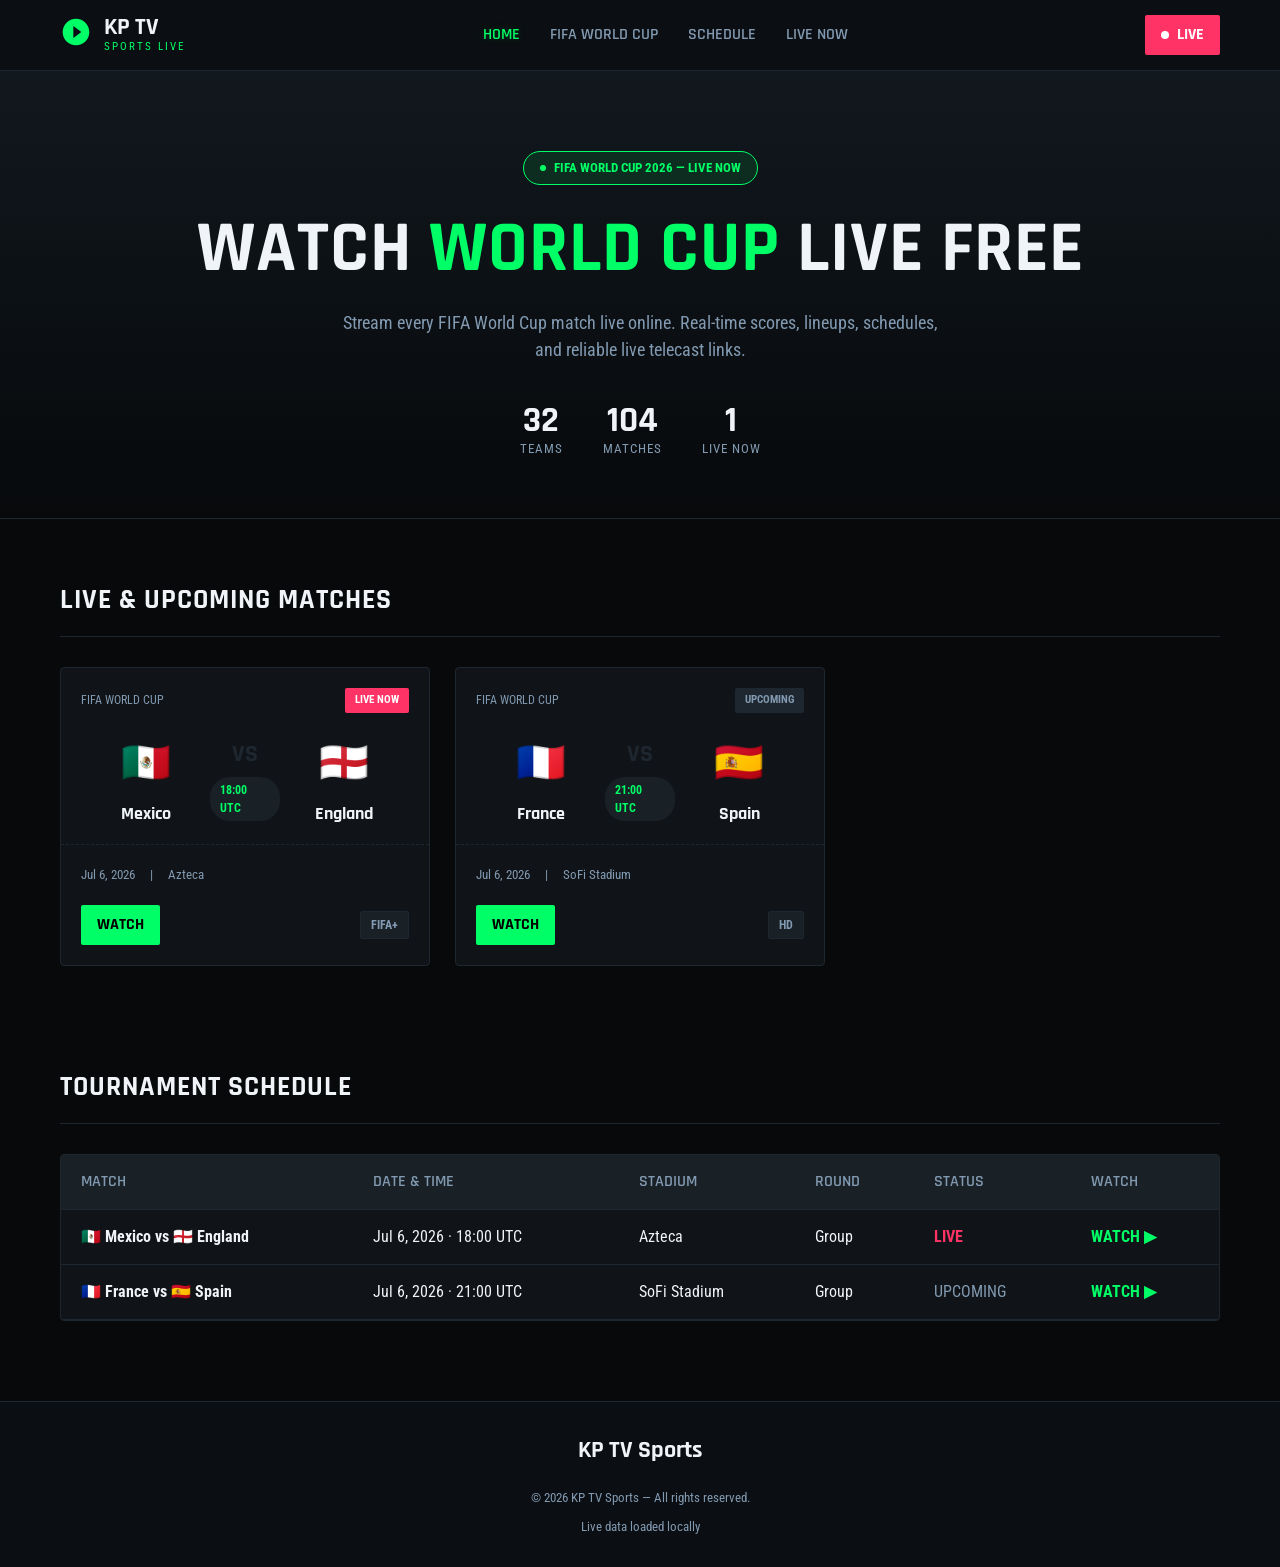
==== kptv/index.html @ cbddaffd "created kptv folder" ====
<!DOCTYPE html>
<html lang="en" dir="ltr">
<head>
  <meta charset="UTF-8"/>
  <meta name="viewport" content="width=device-width, initial-scale=1, minimum-scale=1, maximum-scale=5"/>
  <title>KP TV Sports — FIFA World Cup 2026 Live Streaming</title>
  <meta name="description" content="Watch FIFA World Cup 2026 live streaming online. Get live scores, match schedules, team lineups, and telecast links."/>
  <meta name="theme-color" content="#07090b"/>
  <meta property="og:title" content="KP TV Sports — FIFA World Cup 2026 Live"/>
  <link rel="stylesheet" href="style.css"/>
  <link rel="preconnect" href="https://fonts.googleapis.com"/>
  <link rel="preconnect" href="https://fonts.gstatic.com" crossorigin/>
</head>
<body id="body">

<!-- Header -->
<header>
  <div class="container">
    <div class="header-inner">
      <a href="index.html" class="logo">
        <div class="logo-icon">
          <svg viewBox="0 0 24 24"><path d="M12 2C6.48 2 2 6.48 2 12s4.48 10 10 10 10-4.48 10-10S17.52 2 12 2zm-2 14.5v-9l6 4.5-6 4.5z"/></svg>
        </div>
        <div class="logo-text">
          <span class="logo-name">KP TV</span>
          <span class="logo-sub">Sports Live</span>
        </div>
      </a>

      <nav class="main-nav">
        <ul class="nav-menu">
          <li><a href="index.html" class="active">HOME</a></li>
          <li><a href="match-data.html?id=fifa2">FIFA WORLD CUP</a></li>
          <li><a href="#schedule">SCHEDULE</a></li>
          <li><a href="#live">LIVE NOW</a></li>
        </ul>
      </nav>

      <div class="header-actions">
        <a href="match-data.html?id=fifa2" class="btn-live">
          <span class="live-dot"></span>
          LIVE
        </a>
      </div>
    </div>
  </div>
</header>

<!-- Hero -->
<section class="hero">
  <div class="container">
    <div class="hero-content">
      <div class="hero-badge">
        <span class="dot"></span>
        FIFA World Cup 2026 — Live Now
      </div>
      <h1>Watch <span>World Cup</span> Live Free</h1>
      <p>Stream every FIFA World Cup match live online. Real-time scores, lineups, schedules, and reliable live telecast links.</p>
      <div class="hero-stats">
        <div class="hero-stat">
          <div class="num">32</div>
          <div class="label">Teams</div>
        </div>
        <div class="hero-stat">
          <div class="num">104</div>
          <div class="label">Matches</div>
        </div>
        <div class="hero-stat">
          <div class="num" id="liveCount">—</div>
          <div class="label">Live Now</div>
        </div>
      </div>
    </div>
  </div>
</section>

<!-- Live Matches Section -->
<section class="matches-section" id="live">
  <div class="container">
    <div class="section-header">
      <div class="section-title">
        <h2>Live &amp; Upcoming Matches</h2>
      </div>
    </div>

    <!-- Cards loaded by JS -->
    <div class="matches-grid" id="matchesGrid">
      <!-- Skeletons -->
      <div class="match-card" style="pointer-events:none; min-height:250px">
        <div class="loading-skeleton" style="width:100%;height:100%"></div>
      </div>
      <div class="match-card" style="pointer-events:none; min-height:250px">
        <div class="loading-skeleton" style="width:100%;height:100%"></div>
      </div>
    </div>
  </div>
</section>

<!-- Schedule Table -->
<section class="schedule-section" id="schedule">
  <div class="container">
    <div class="section-header">
      <div class="section-title">
        <h2>Tournament Schedule</h2>
      </div>
    </div>

    <div class="schedule-table">
      <table>
        <thead>
          <tr>
            <th>Match</th>
            <th>Date &amp; Time</th>
            <th>Stadium</th>
            <th>Round</th>
            <th>Status</th>
            <th>Watch</th>
          </tr>
        </thead>
        <tbody id="scheduleBody">
          <tr>
            <td colspan="6" style="text-align:center;padding:30px;color:var(--text-muted)">
              Loading schedule data...
            </td>
          </tr>
        </tbody>
      </table>
    </div>
  </div>
</section>

<!-- Footer -->
<footer>
  <div class="container">
    <div class="footer-bottom">
      <div style="font-family:var(--font-heading);font-size:24px;font-weight:700;color:var(--text-main);margin-bottom:10px">KP TV Sports</div>
      <span>© <span id="year"></span> KP TV Sports — All rights reserved.</span>
      <span>Live data loaded locally</span>
    </div>
  </div>
</footer>

<script>
document.getElementById('year').textContent = new Date().getFullYear();

// ===== Country Flag Helper =====
function getFlag(name) {
  const flags = {
    'brazil':'🇧🇷','argentina':'🇦🇷','france':'🇫🇷','germany':'🇩🇪','england':'🏴󠁧󠁢󠁥󠁮󠁧󠁿',
    'spain':'🇪🇸','portugal':'🇵🇹','netherlands':'🇳🇱','italy':'🇮🇹','usa':'🇺🇸',
    'mexico':'🇲🇽','canada':'🇨🇦','morocco':'🇲🇦','senegal':'🇸🇳','japan':'🇯🇵',
    'south korea':'🇰🇷','australia':'🇦🇺','croatia':'🇭🇷','belgium':'🇧🇪','uruguay':'🇺🇾',
    'colombia':'🇨🇴','chile':'🇨🇱','ecuador':'🇪🇨','peru':'🇵🇪','switzerland':'🇨🇭',
    'poland':'🇵🇱','denmark':'🇩🇰','sweden':'🇸🇪','norway':'🇳🇴','austria':'🇦🇹',
    'serbia':'🇷🇸','ukraine':'🇺🇦','turkey':'🇹🇷','ghana':'🇬🇭','nigeria':'🇳🇬',
    'cameroon':'🇨🇲','ivory coast':'🇨🇮','saudi arabia':'🇸🇦','iran':'🇮🇷','qatar':'🇶🇦',
    'south africa':'🇿🇦','egypt':'🇪🇬','algeria':'🇩🇿','tunisia':'🇹🇳',
  };
  const k = (name || '').toLowerCase().trim();
  for (const [country, flag] of Object.entries(flags)) {
    if (k.includes(country)) return flag;
  }
  return '⚽';
}

const FIFA_IDS = ['fifa1','fifa2','fifa3','fifa4','fifa5','fifa6','fifa7','fifa8'];

async function loadMatchData(id) {
  try {
    const res = await fetch(`https://yonotv-data.pages.dev/${id}.json?t=${Date.now()}`);
    if (!res.ok) return null;
    return await res.json();
  } catch { return null; }
}

function buildMatchCard(data, id) {
  const match = data.match || {};
  const team1 = data.team1 || {};
  const team2 = data.team2 || {};
  const isLive = (match.status || '').toLowerCase().includes('live');
  const flag1 = getFlag(team1.name || '');
  const flag2 = getFlag(team2.name || '');

  const badge = isLive
    ? `<span class="live-badge">LIVE NOW</span>`
    : `<span class="live-badge upcoming-badge">UPCOMING</span>`;

  return `
    <a href="match-data.html?id=${id}" class="match-card">
      <div class="match-card-top">
        <div class="match-league-info">
          <span class="league-name">
            <svg viewBox="0 0 24 24"><path d="M12 2l3.09 6.26L22 9.27l-5 4.87 1.18 6.88L12 17.77l-6.18 3.25L7 14.14 2 9.27l6.91-1.01L12 2z"/></svg>
            ${match.league || 'FIFA World Cup 2026'}
          </span>
          ${badge}
        </div>
        <div class="match-teams">
          <div class="team-info">
            <div class="team-flag">${flag1}</div>
            <span class="team-name">${team1.name || 'TBD'}</span>
          </div>
          <div class="match-vs">
            <span class="vs-text">VS</span>
            <span class="match-time-badge">${match.time || 'TBD'}</span>
          </div>
          <div class="team-info">
            <div class="team-flag">${flag2}</div>
            <span class="team-name">${team2.name || 'TBD'}</span>
          </div>
        </div>
      </div>
      <div class="match-card-body">
        <div class="match-meta">
          <span class="meta-item"><svg viewBox="0 0 24 24"><rect x="3" y="4" width="18" height="18" rx="2"></rect><line x1="3" y1="10" x2="21" y2="10"></line></svg> ${match.date || 'TBD'}</span>
          <span class="meta-item"><svg viewBox="0 0 24 24"><path d="M21 10c0 7-9 13-9 13s-9-6-9-13a9 9 0 0 1 18 0z"></path><circle cx="12" cy="10" r="3"></circle></svg> ${match.stadium || 'TBD'}</span>
        </div>
        <div class="match-card-footer">
          <span class="watch-btn"><svg viewBox="0 0 24 24"><polygon points="5 3 19 12 5 21 5 3"/></svg> Watch</span>
          <span class="broadcaster-tag">${match.broadcaster || 'HD'}</span>
        </div>
      </div>
    </a>`;
}

function buildScheduleRow(data, id) {
  const match = data.match || {};
  const team1 = data.team1 || {};
  const team2 = data.team2 || {};
  const flag1 = getFlag(team1.name || '');
  const flag2 = getFlag(team2.name || '');
  const isLive = (match.status || '').toLowerCase().includes('live');

  const status = isLive
    ? `<span class="status-live">LIVE</span>`
    : `<span class="status-upcoming">UPCOMING</span>`;

  return `<tr>
    <td>
      <div class="schedule-teams">
        <span class="schedule-team-names">${flag1} ${team1.name || 'TBD'} vs ${flag2} ${team2.name || 'TBD'}</span>
      </div>
    </td>
    <td>${match.date || 'TBD'} · ${match.time || 'TBD'}</td>
    <td>${match.stadium || '—'}</td>
    <td>${match.round || '—'}</td>
    <td>${status}</td>
    <td><a href="match-data.html?id=${id}" class="watch-link">Watch ▶</a></td>
  </tr>`;
}

async function initPage() {
  const grid = document.getElementById('matchesGrid');
  const tbody = document.getElementById('scheduleBody');
  const cards = [];
  const rows = [];
  let liveCount = 0;

  const results = await Promise.all(FIFA_IDS.map(id => loadMatchData(id).then(d => ({id, d}))));

  for (const {id, d} of results) {
    if (!d) continue;
    cards.push(buildMatchCard(d, id));
    rows.push(buildScheduleRow(d, id));
    const isLive = ((d.match || {}).status || '').toLowerCase().includes('live');
    if (isLive) liveCount++;
  }

  // Demo fallback if API empty
  if (cards.length === 0) {
    const demoMatches = [
      { id:'fifa2', team1:'Mexico', team2:'England', time:'18:00 UTC', date:'Jul 6, 2026', stadium:'Azteca', round:'Group', broadcaster:'FIFA+', status:'live' },
      { id:'fifa3', team1:'France', team2:'Spain', time:'21:00 UTC', date:'Jul 6, 2026', stadium:'SoFi Stadium', round:'Group', broadcaster:'HD', status:'upcoming' }
    ];
    for (const m of demoMatches) {
      const flag1 = getFlag(m.team1);
      const flag2 = getFlag(m.team2);
      const isLive = m.status === 'live';
      if (isLive) liveCount++;
      const badge = isLive ? '<span class="live-badge">LIVE NOW</span>' : '<span class="live-badge upcoming-badge">UPCOMING</span>';
      
      cards.push(`<a href="match-data.html?id=${m.id}" class="match-card">
        <div class="match-card-top">
          <div class="match-league-info"><span class="league-name">FIFA World Cup</span>${badge}</div>
          <div class="match-teams">
            <div class="team-info"><div class="team-flag">${flag1}</div><span class="team-name">${m.team1}</span></div>
            <div class="match-vs"><span class="vs-text">VS</span><span class="match-time-badge">${m.time}</span></div>
            <div class="team-info"><div class="team-flag">${flag2}</div><span class="team-name">${m.team2}</span></div>
          </div>
        </div>
        <div class="match-card-body">
          <div class="match-meta"><span>${m.date}</span> | <span>${m.stadium}</span></div>
          <div class="match-card-footer">
            <span class="watch-btn">Watch</span>
            <span class="broadcaster-tag">${m.broadcaster}</span>
          </div>
        </div>
      </a>`);
      rows.push(`<tr>
        <td><div class="schedule-teams"><span class="schedule-team-names">${flag1} ${m.team1} vs ${flag2} ${m.team2}</span></div></td>
        <td>${m.date} · ${m.time}</td>
        <td>${m.stadium}</td>
        <td>${m.round}</td>
        <td>${isLive ? '<span class="status-live">LIVE</span>' : '<span class="status-upcoming">UPCOMING</span>'}</td>
        <td><a href="match-data.html?id=${m.id}" class="watch-link">Watch ▶</a></td>
      </tr>`);
    }
  }

  grid.innerHTML = cards.join('');
  tbody.innerHTML = rows.join('') || '<tr><td colspan="6" style="text-align:center">No matches found</td></tr>';
  document.getElementById('liveCount').textContent = liveCount || '1';
}

initPage();
</script>
</body>
</html>
---- kptv/style.css ----
/* ===== SPORTS STREAMING - MIDNIGHT & NEON GREEN ===== */
@import url('https://fonts.googleapis.com/css2?family=Rajdhani:wght@500;600;700&family=Roboto+Condensed:wght@400;700&display=swap');

/* ===== CSS Variables ===== */
:root {
  --bg-dark: #07090b;
  --bg-card: #101418;
  --bg-hover: #192026;
  --text-main: #f0f4f8;
  --text-muted: #829ab1;
  --accent: #00ff66;
  --accent-glow: rgba(0, 255, 102, 0.2);
  --border: #1e2730;
  --danger: #ff3366;
  
  --font-heading: 'Rajdhani', sans-serif;
  --font-body: 'Roboto Condensed', sans-serif;
  
  --radius: 4px;
  --transition: all 0.25s ease;
}

/* ===== Reset & Base ===== */
* {
  margin: 0;
  padding: 0;
  box-sizing: border-box;
}

body {
  font-family: var(--font-body);
  background-color: var(--bg-dark);
  color: var(--text-main);
  line-height: 1.5;
  -webkit-font-smoothing: antialiased;
}

a {
  color: inherit;
  text-decoration: none;
  transition: var(--transition);
}

.container {
  max-width: 1200px;
  margin: 0 auto;
  padding: 0 20px;
}

/* ===== Typography ===== */
h1, h2, h3, h4, h5, h6 {
  font-family: var(--font-heading);
  text-transform: uppercase;
  letter-spacing: 1px;
}

/* ===== Header ===== */
header {
  background-color: #0b0e12;
  border-bottom: 1px solid var(--border);
  position: sticky;
  top: 0;
  z-index: 100;
}

.header-inner {
  display: flex;
  align-items: center;
  justify-content: space-between;
  height: 70px;
}

.logo {
  display: flex;
  align-items: center;
  gap: 12px;
}

.logo-icon svg {
  width: 32px;
  height: 32px;
  fill: var(--accent);
}

.logo-text {
  display: flex;
  flex-direction: column;
}

.logo-name {
  font-family: var(--font-heading);
  font-size: 24px;
  font-weight: 700;
  color: var(--text-main);
  line-height: 1;
}

.logo-sub {
  font-size: 11px;
  color: var(--accent);
  text-transform: uppercase;
  letter-spacing: 2px;
}

.main-nav .nav-menu {
  display: flex;
  list-style: none;
  gap: 30px;
}

.nav-menu a {
  font-family: var(--font-heading);
  font-size: 16px;
  font-weight: 600;
  color: var(--text-muted);
  text-transform: uppercase;
  display: flex;
  align-items: center;
  gap: 8px;
}

.nav-menu a:hover, .nav-menu a.active {
  color: var(--accent);
}

.nav-menu a.active {
  text-shadow: 0 0 10px var(--accent-glow);
}

.header-actions {
  display: flex;
  align-items: center;
  gap: 15px;
}

.btn-live {
  background-color: var(--danger);
  color: #fff;
  font-family: var(--font-heading);
  font-weight: 700;
  padding: 8px 16px;
  border-radius: 2px;
  display: flex;
  align-items: center;
  gap: 8px;
  text-transform: uppercase;
}

.btn-live .live-dot {
  width: 8px;
  height: 8px;
  background: #fff;
  border-radius: 50%;
  animation: pulse 1s infinite;
}

/* ===== Hero Section ===== */
.hero {
  background: linear-gradient(to bottom, #11181e, var(--bg-dark));
  padding: 80px 0 60px;
  border-bottom: 1px solid var(--border);
  text-align: center;
}

.hero-badge {
  display: inline-flex;
  align-items: center;
  gap: 8px;
  background: rgba(0, 255, 102, 0.1);
  color: var(--accent);
  border: 1px solid var(--accent);
  padding: 6px 16px;
  border-radius: 20px;
  font-size: 13px;
  font-weight: 700;
  text-transform: uppercase;
  margin-bottom: 25px;
}

.hero-badge .dot {
  width: 6px;
  height: 6px;
  background: var(--accent);
  border-radius: 50%;
}

.hero h1 {
  font-size: clamp(40px, 8vw, 72px);
  line-height: 1.1;
  margin-bottom: 20px;
}

.hero h1 span {
  color: var(--accent);
}

.hero p {
  color: var(--text-muted);
  font-size: 18px;
  max-width: 600px;
  margin: 0 auto 40px;
}

.hero-stats {
  display: flex;
  justify-content: center;
  gap: 40px;
  flex-wrap: wrap;
}

.hero-stat {
  display: flex;
  flex-direction: column;
}

.hero-stat .num {
  font-family: var(--font-heading);
  font-size: 36px;
  font-weight: 700;
  color: var(--text-main);
  line-height: 1;
}

.hero-stat .label {
  color: var(--text-muted);
  font-size: 13px;
  text-transform: uppercase;
  letter-spacing: 1px;
}

/* ===== Matches Grid ===== */
.matches-section {
  padding: 60px 0;
}

.section-header {
  display: flex;
  justify-content: space-between;
  align-items: center;
  margin-bottom: 30px;
  border-bottom: 1px solid var(--border);
  padding-bottom: 15px;
}

.section-title {
  display: flex;
  align-items: center;
  gap: 15px;
}

.section-title h2 {
  font-size: 28px;
}

.matches-grid {
  display: grid;
  grid-template-columns: repeat(auto-fill, minmax(320px, 1fr));
  gap: 25px;
}

.match-card {
  background: var(--bg-card);
  border: 1px solid var(--border);
  border-radius: var(--radius);
  overflow: hidden;
  transition: var(--transition);
  position: relative;
  display: block;
}

.match-card:hover {
  transform: translateY(-5px);
  border-color: var(--accent);
  box-shadow: 0 10px 30px rgba(0,0,0,0.5);
}

.match-card-top {
  padding: 20px;
  border-bottom: 1px dashed var(--border);
}

.match-league-info {
  display: flex;
  justify-content: space-between;
  align-items: center;
  margin-bottom: 20px;
  font-size: 12px;
  color: var(--text-muted);
  text-transform: uppercase;
}

.league-name {
  display: flex;
  align-items: center;
  gap: 6px;
}

.league-name svg {
  fill: currentColor;
  width: 14px;
}

.live-badge {
  background: var(--danger);
  color: white;
  padding: 4px 10px;
  border-radius: 2px;
  font-weight: 700;
  font-size: 11px;
  display: flex;
  align-items: center;
  gap: 5px;
}

.upcoming-badge {
  background: var(--border);
  color: var(--text-muted);
}

.match-teams {
  display: flex;
  justify-content: space-between;
  align-items: center;
}

.team-info {
  display: flex;
  flex-direction: column;
  align-items: center;
  width: 40%;
}

.team-flag {
  font-size: 40px;
  margin-bottom: 10px;
}

.team-name {
  font-family: var(--font-heading);
  font-size: 18px;
  font-weight: 700;
  text-align: center;
  line-height: 1.2;
}

.match-vs {
  display: flex;
  flex-direction: column;
  align-items: center;
}

.vs-text {
  font-family: var(--font-heading);
  color: var(--border);
  font-size: 24px;
  font-weight: 700;
}

.match-time-badge {
  background: var(--bg-hover);
  padding: 4px 10px;
  border-radius: 20px;
  font-size: 12px;
  color: var(--accent);
  font-weight: 700;
  margin-top: 5px;
}

.match-card-body {
  padding: 20px;
}

.match-meta {
  display: flex;
  gap: 15px;
  color: var(--text-muted);
  font-size: 13px;
  margin-bottom: 20px;
}

.meta-item {
  display: flex;
  align-items: center;
  gap: 6px;
}

.meta-item svg {
  width: 14px;
  height: 14px;
  stroke: currentColor;
}

.match-card-footer {
  display: flex;
  justify-content: space-between;
  align-items: center;
}

.watch-btn {
  background: var(--accent);
  color: #000;
  font-family: var(--font-heading);
  font-weight: 700;
  padding: 8px 16px;
  border-radius: 2px;
  display: flex;
  align-items: center;
  gap: 8px;
  text-transform: uppercase;
}

.watch-btn svg {
  width: 14px;
  fill: #000;
}

.broadcaster-tag {
  background: var(--bg-hover);
  color: var(--text-muted);
  padding: 4px 10px;
  border-radius: 2px;
  font-size: 12px;
  font-weight: 700;
  border: 1px solid var(--border);
}

/* ===== Schedule Table ===== */
.schedule-section {
  padding: 40px 0 80px;
}

.schedule-table {
  background: var(--bg-card);
  border: 1px solid var(--border);
  border-radius: var(--radius);
  overflow-x: auto;
}

table {
  width: 100%;
  border-collapse: collapse;
}

th {
  background: var(--bg-hover);
  color: var(--text-muted);
  font-family: var(--font-heading);
  text-transform: uppercase;
  font-weight: 600;
  padding: 15px 20px;
  text-align: left;
  border-bottom: 1px solid var(--border);
}

td {
  padding: 15px 20px;
  border-bottom: 1px solid var(--border);
  vertical-align: middle;
}

.schedule-teams {
  display: flex;
  align-items: center;
  gap: 15px;
}

.schedule-team-names {
  font-weight: 700;
}

.status-live {
  color: var(--danger);
  font-weight: 700;
  display: inline-flex;
  align-items: center;
  gap: 5px;
}

.status-upcoming {
  color: var(--text-muted);
}

.watch-link {
  color: var(--accent);
  font-weight: 700;
  text-transform: uppercase;
}

.watch-link:hover {
  text-decoration: underline;
}

/* ===== Match Hero (Inner Page) ===== */
.match-hero {
  background: url('https://images.unsplash.com/photo-1518605368461-1f1a51136c24?ixlib=rb-4.0.3&auto=format&fit=crop&w=1920&q=80') center/cover no-repeat;
  position: relative;
  padding: 60px 0;
  text-align: center;
}

.match-hero::before {
  content: '';
  position: absolute;
  inset: 0;
  background: linear-gradient(to bottom, rgba(7,9,11,0.8), #07090b);
}

.match-hero-content {
  position: relative;
  z-index: 1;
}

.breadcrumb {
  display: flex;
  justify-content: center;
  gap: 10px;
  color: var(--text-muted);
  font-size: 13px;
  text-transform: uppercase;
  margin-bottom: 20px;
}

.breadcrumb a:hover {
  color: var(--accent);
}

.hero-match-display {
  display: flex;
  justify-content: center;
  align-items: center;
  gap: 50px;
  margin: 30px 0;
}

.hero-team {
  display: flex;
  flex-direction: column;
  align-items: center;
}

.hero-flag {
  font-size: 80px;
  margin-bottom: 10px;
}

.hero-team-name {
  font-family: var(--font-heading);
  font-size: 28px;
  font-weight: 700;
}

.hero-vs-block {
  text-align: center;
}

.hero-vs-text {
  font-family: var(--font-heading);
  font-size: 40px;
  color: var(--border);
  font-weight: 800;
}

.hero-match-time {
  display: inline-block;
  background: rgba(0, 255, 102, 0.1);
  color: var(--accent);
  border: 1px solid var(--accent);
  padding: 5px 15px;
  border-radius: 20px;
  margin-top: 10px;
  font-weight: 700;
}

/* ===== Match Content Layout ===== */
.match-page {
  padding: 40px 0;
}

.match-page-grid {
  display: grid;
  grid-template-columns: 2fr 1fr;
  gap: 30px;
}

/* Tabs */
.tabs-bar {
  display: flex;
  border-bottom: 2px solid var(--border);
  margin-bottom: 30px;
}

.tab-btn {
  background: none;
  border: none;
  color: var(--text-muted);
  font-family: var(--font-heading);
  font-size: 18px;
  font-weight: 600;
  text-transform: uppercase;
  padding: 15px 25px;
  cursor: pointer;
  border-bottom: 2px solid transparent;
  margin-bottom: -2px;
  transition: var(--transition);
}

.tab-btn.active {
  color: var(--accent);
  border-bottom-color: var(--accent);
}

.tab-content { display: none; }
.tab-content.active { display: block; animation: fadeIn 0.3s ease; }

@keyframes fadeIn {
  from { opacity: 0; transform: translateY(10px); }
  to { opacity: 1; transform: translateY(0); }
}

/* Info Cards */
.info-card {
  background: var(--bg-card);
  border: 1px solid var(--border);
  border-radius: var(--radius);
  margin-bottom: 20px;
  overflow: hidden;
}

.info-card-header {
  background: var(--bg-hover);
  padding: 15px 20px;
  border-bottom: 1px solid var(--border);
  display: flex;
  align-items: center;
  gap: 10px;
}

.info-card-header h3 {
  color: #fff;
  font-size: 18px;
}

.info-card-header svg {
  width: 18px;
  fill: var(--accent);
}

.info-table {
  width: 100%;
}

.info-table td {
  padding: 15px 20px;
  border-bottom: 1px solid var(--border);
}

.info-table td:first-child {
  color: var(--text-muted);
  width: 40%;
  text-transform: uppercase;
  font-weight: 600;
  font-size: 13px;
}

.info-table td:last-child {
  font-weight: 700;
}

/* Lineup */
.lineup-grid {
  display: grid;
  grid-template-columns: 1fr 1fr;
  gap: 20px;
  padding: 20px;
}

.lineup-team {
  background: var(--bg-hover);
  border: 1px solid var(--border);
  border-radius: var(--radius);
  padding: 20px;
}

.lineup-team-name {
  font-family: var(--font-heading);
  font-size: 20px;
  font-weight: 700;
  color: var(--accent);
  margin-bottom: 15px;
  text-align: center;
  border-bottom: 1px dashed var(--border);
  padding-bottom: 10px;
}

.lineup-players {
  line-height: 2;
  text-align: center;
}

/* Streams */
.telecast-list {
  padding: 20px;
}

.telecast-link {
  display: flex;
  justify-content: space-between;
  align-items: center;
  background: var(--bg-hover);
  border: 1px solid var(--border);
  padding: 15px 20px;
  border-radius: var(--radius);
  margin-bottom: 15px;
  color: #fff;
  font-family: var(--font-heading);
  font-weight: 700;
  font-size: 18px;
}

.telecast-link:hover {
  background: var(--accent);
  color: #000;
  border-color: var(--accent);
}

.telecast-link-icon {
  display: flex;
  align-items: center;
  gap: 15px;
}

.play-icon {
  width: 30px;
  height: 30px;
  background: rgba(255,255,255,0.1);
  border-radius: 50%;
  display: flex;
  align-items: center;
  justify-content: center;
}

.telecast-link:hover .play-icon {
  background: #000;
}

.play-icon svg {
  width: 14px;
  fill: currentColor;
}

.arrow-icon {
  width: 20px;
  stroke: currentColor;
  fill: none;
  stroke-width: 2;
}

/* Sidebar */
.sidebar-card {
  background: var(--bg-card);
  border: 1px solid var(--border);
  border-radius: var(--radius);
  margin-bottom: 25px;
}

.sidebar-card-header {
  padding: 15px;
  border-bottom: 1px solid var(--border);
  font-family: var(--font-heading);
  font-size: 16px;
  color: var(--accent);
}

.sidebar-card-body {
  padding: 15px;
}

.upcoming-item {
  display: flex;
  align-items: center;
  gap: 15px;
  padding: 10px;
  border-bottom: 1px dashed var(--border);
}

.upcoming-item:last-child {
  border-bottom: none;
}

.upcoming-item:hover {
  background: var(--bg-hover);
}

.upcoming-flags {
  display: flex;
  font-size: 20px;
}

.upcoming-info {
  flex: 1;
}

.upcoming-teams {
  font-weight: 700;
  font-size: 14px;
}

.upcoming-time {
  font-size: 12px;
  color: var(--text-muted);
}

/* ===== Footer ===== */
footer {
  background: #0b0e12;
  border-top: 1px solid var(--border);
  padding: 30px 0;
  text-align: center;
}

.footer-bottom {
  display: flex;
  flex-direction: column;
  align-items: center;
  gap: 10px;
  color: var(--text-muted);
  font-size: 13px;
}

/* ===== Refresh Box ===== */
.refresh-box {
  display: flex;
  justify-content: space-between;
  align-items: center;
  padding: 10px 20px;
  background: var(--bg-card);
  border: 1px solid var(--border);
  border-radius: var(--radius);
  margin-bottom: 20px;
}

.refresh-btn {
  background: var(--bg-hover);
  border: 1px solid var(--border);
  color: var(--text-main);
  padding: 8px 15px;
  cursor: pointer;
  display: flex;
  align-items: center;
  gap: 8px;
  font-family: var(--font-heading);
  font-weight: 600;
  text-transform: uppercase;
}

.refresh-btn:hover {
  background: var(--accent);
  color: #000;
}

/* Loading Skeletons */
.loading-skeleton {
  background: linear-gradient(90deg, var(--bg-hover) 25%, #232c33 50%, var(--bg-hover) 75%);
  background-size: 200% 100%;
  animation: loading 1.5s infinite;
}

@keyframes loading {
  0% { background-position: 200% 0; }
  100% { background-position: -200% 0; }
}

@keyframes pulse {
  0% { box-shadow: 0 0 0 0 rgba(255,255,255, 0.4); }
  70% { box-shadow: 0 0 0 10px rgba(255,255,255, 0); }
  100% { box-shadow: 0 0 0 0 rgba(255,255,255, 0); }
}

/* Mobile Nav */
.menu-toggle {
  display: none;
  background: none;
  border: none;
  color: var(--text-main);
  cursor: pointer;
}

.mobile-nav, .mobile-nav-overlay, .mobile-bottom-bar, .back-to-top, .share-bar, .match-banner {
  display: none !important;
}

@media (max-width: 900px) {
  .match-page-grid { grid-template-columns: 1fr; }
  .header-actions { display: none; }
  .main-nav { display: none; }
  .menu-toggle { display: block; }
}
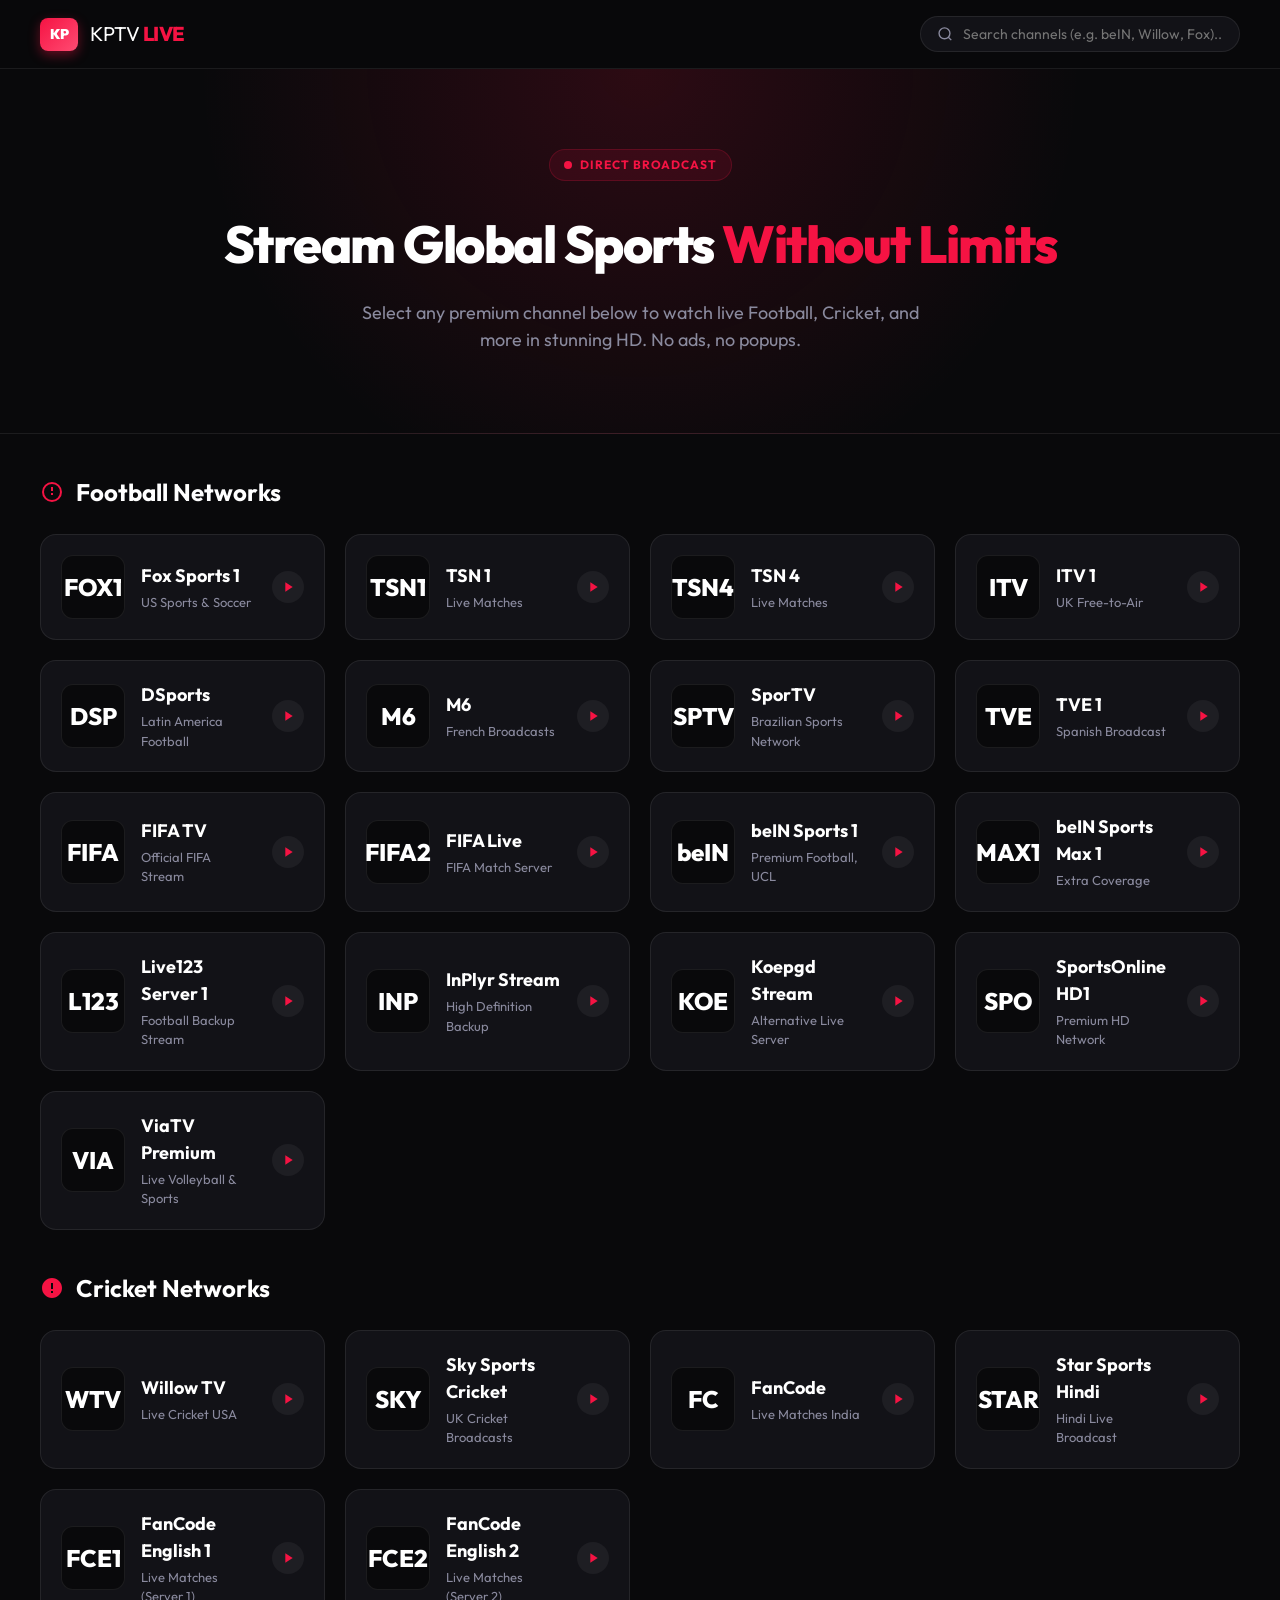
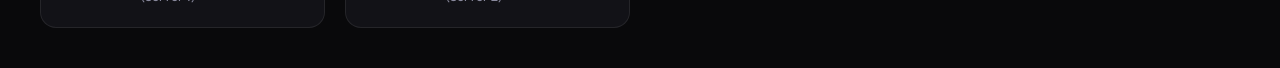
==== commit 7bb074f3: "uploading kptv to netlify" ====
--- a/kptv/index.html
+++ b/kptv/index.html
@@ -1,318 +1,63 @@
 <!DOCTYPE html>
-<html lang="en" dir="ltr">
+<html lang="en">
 <head>
-  <meta charset="UTF-8"/>
-  <meta name="viewport" content="width=device-width, initial-scale=1, minimum-scale=1, maximum-scale=5"/>
-  <title>KP TV Sports — FIFA World Cup 2026 Live Streaming</title>
-  <meta name="description" content="Watch FIFA World Cup 2026 live streaming online. Get live scores, match schedules, team lineups, and telecast links."/>
-  <meta name="theme-color" content="#07090b"/>
-  <meta property="og:title" content="KP TV Sports — FIFA World Cup 2026 Live"/>
-  <link rel="stylesheet" href="style.css"/>
-  <link rel="preconnect" href="https://fonts.googleapis.com"/>
-  <link rel="preconnect" href="https://fonts.gstatic.com" crossorigin/>
+  <meta charset="UTF-8">
+  <meta name="viewport" content="width=device-width, initial-scale=1.0">
+  <title>KPTV Ultimate Live Channels</title>
+  <link rel="stylesheet" href="channels.css">
+  <link href="https://fonts.googleapis.com/css2?family=Outfit:wght@300;400;500;600;700;800&display=swap" rel="stylesheet">
 </head>
-<body id="body">
+<body>
 
-<!-- Header -->
-<header>
-  <div class="container">
-    <div class="header-inner">
-      <a href="index.html" class="logo">
-        <div class="logo-icon">
-          <svg viewBox="0 0 24 24"><path d="M12 2C6.48 2 2 6.48 2 12s4.48 10 10 10 10-4.48 10-10S17.52 2 12 2zm-2 14.5v-9l6 4.5-6 4.5z"/></svg>
-        </div>
-        <div class="logo-text">
-          <span class="logo-name">KP TV</span>
-          <span class="logo-sub">Sports Live</span>
-        </div>
-      </a>
+  <!-- Navigation -->
+  <nav class="navbar">
+    <div class="nav-brand">
+      <div class="logo-box">KP</div>
+      <span>KPTV <strong>LIVE</strong></span>
+    </div>
+    <div class="nav-search">
+      <svg viewBox="0 0 24 24" width="18" height="18" fill="none" stroke="currentColor" stroke-width="2"><circle cx="11" cy="11" r="8"></circle><line x1="21" y1="21" x2="16.65" y2="16.65"></line></svg>
+      <input type="text" id="searchInput" placeholder="Search channels (e.g. beIN, Willow, Fox)...">
+    </div>
+  </nav>
 
-      <nav class="main-nav">
-        <ul class="nav-menu">
-          <li><a href="index.html" class="active">HOME</a></li>
-          <li><a href="match-data.html?id=fifa2">FIFA WORLD CUP</a></li>
-          <li><a href="#schedule">SCHEDULE</a></li>
-          <li><a href="#live">LIVE NOW</a></li>
-        </ul>
-      </nav>
+  <!-- Hero Section -->
+  <header class="hero">
+    <div class="hero-content">
+      <div class="live-badge"><div class="live-dot"></div> DIRECT BROADCAST</div>
+      <h1>Stream Global Sports <span>Without Limits</span></h1>
+      <p>Select any premium channel below to watch live Football, Cricket, and more in stunning HD. No ads, no popups.</p>
+    </div>
+    <div class="hero-overlay"></div>
+  </header>
 
-      <div class="header-actions">
-        <a href="match-data.html?id=fifa2" class="btn-live">
-          <span class="live-dot"></span>
-          LIVE
-        </a>
+  <!-- Channels Directory -->
+  <main class="directory-main">
+    
+    <!-- Football Category -->
+    <section class="category-section">
+      <div class="category-header">
+        <svg viewBox="0 0 24 24" fill="currentColor"><path d="M12 2a10 10 0 100 20 10 10 0 000-20zm0 18a8 8 0 110-16 8 8 0 010 16zm-1-13h2v4h-2zm0 6h2v2h-2z"/></svg>
+        <h2>Football Networks</h2>
       </div>
-    </div>
-  </div>
-</header>
+      <div class="channel-grid" id="footballGrid">
+        <!-- Injected via JS -->
+      </div>
+    </section>
 
-<!-- Hero -->
-<section class="hero">
-  <div class="container">
-    <div class="hero-content">
-      <div class="hero-badge">
-        <span class="dot"></span>
-        FIFA World Cup 2026 — Live Now
+    <!-- Cricket Category -->
+    <section class="category-section">
+      <div class="category-header" style="margin-top: 40px;">
+        <svg viewBox="0 0 24 24" fill="currentColor"><path d="M12 2C6.48 2 2 6.48 2 12s4.48 10 10 10 10-4.48 10-10S17.52 2 12 2zm1 15h-2v-2h2v2zm0-4h-2V7h2v6z"/></svg>
+        <h2>Cricket Networks</h2>
       </div>
-      <h1>Watch <span>World Cup</span> Live Free</h1>
-      <p>Stream every FIFA World Cup match live online. Real-time scores, lineups, schedules, and reliable live telecast links.</p>
-      <div class="hero-stats">
-        <div class="hero-stat">
-          <div class="num">32</div>
-          <div class="label">Teams</div>
-        </div>
-        <div class="hero-stat">
-          <div class="num">104</div>
-          <div class="label">Matches</div>
-        </div>
-        <div class="hero-stat">
-          <div class="num" id="liveCount">—</div>
-          <div class="label">Live Now</div>
-        </div>
+      <div class="channel-grid" id="cricketGrid">
+        <!-- Injected via JS -->
       </div>
-    </div>
-  </div>
-</section>
+    </section>
 
-<!-- Live Matches Section -->
-<section class="matches-section" id="live">
-  <div class="container">
-    <div class="section-header">
-      <div class="section-title">
-        <h2>Live &amp; Upcoming Matches</h2>
-      </div>
-    </div>
+  </main>
 
-    <!-- Cards loaded by JS -->
-    <div class="matches-grid" id="matchesGrid">
-      <!-- Skeletons -->
-      <div class="match-card" style="pointer-events:none; min-height:250px">
-        <div class="loading-skeleton" style="width:100%;height:100%"></div>
-      </div>
-      <div class="match-card" style="pointer-events:none; min-height:250px">
-        <div class="loading-skeleton" style="width:100%;height:100%"></div>
-      </div>
-    </div>
-  </div>
-</section>
-
-<!-- Schedule Table -->
-<section class="schedule-section" id="schedule">
-  <div class="container">
-    <div class="section-header">
-      <div class="section-title">
-        <h2>Tournament Schedule</h2>
-      </div>
-    </div>
-
-    <div class="schedule-table">
-      <table>
-        <thead>
-          <tr>
-            <th>Match</th>
-            <th>Date &amp; Time</th>
-            <th>Stadium</th>
-            <th>Round</th>
-            <th>Status</th>
-            <th>Watch</th>
-          </tr>
-        </thead>
-        <tbody id="scheduleBody">
-          <tr>
-            <td colspan="6" style="text-align:center;padding:30px;color:var(--text-muted)">
-              Loading schedule data...
-            </td>
-          </tr>
-        </tbody>
-      </table>
-    </div>
-  </div>
-</section>
-
-<!-- Footer -->
-<footer>
-  <div class="container">
-    <div class="footer-bottom">
-      <div style="font-family:var(--font-heading);font-size:24px;font-weight:700;color:var(--text-main);margin-bottom:10px">KP TV Sports</div>
-      <span>© <span id="year"></span> KP TV Sports — All rights reserved.</span>
-      <span>Live data loaded locally</span>
-    </div>
-  </div>
-</footer>
-
-<script>
-document.getElementById('year').textContent = new Date().getFullYear();
-
-// ===== Country Flag Helper =====
-function getFlag(name) {
-  const flags = {
-    'brazil':'🇧🇷','argentina':'🇦🇷','france':'🇫🇷','germany':'🇩🇪','england':'🏴󠁧󠁢󠁥󠁮󠁧󠁿',
-    'spain':'🇪🇸','portugal':'🇵🇹','netherlands':'🇳🇱','italy':'🇮🇹','usa':'🇺🇸',
-    'mexico':'🇲🇽','canada':'🇨🇦','morocco':'🇲🇦','senegal':'🇸🇳','japan':'🇯🇵',
-    'south korea':'🇰🇷','australia':'🇦🇺','croatia':'🇭🇷','belgium':'🇧🇪','uruguay':'🇺🇾',
-    'colombia':'🇨🇴','chile':'🇨🇱','ecuador':'🇪🇨','peru':'🇵🇪','switzerland':'🇨🇭',
-    'poland':'🇵🇱','denmark':'🇩🇰','sweden':'🇸🇪','norway':'🇳🇴','austria':'🇦🇹',
-    'serbia':'🇷🇸','ukraine':'🇺🇦','turkey':'🇹🇷','ghana':'🇬🇭','nigeria':'🇳🇬',
-    'cameroon':'🇨🇲','ivory coast':'🇨🇮','saudi arabia':'🇸🇦','iran':'🇮🇷','qatar':'🇶🇦',
-    'south africa':'🇿🇦','egypt':'🇪🇬','algeria':'🇩🇿','tunisia':'🇹🇳',
-  };
-  const k = (name || '').toLowerCase().trim();
-  for (const [country, flag] of Object.entries(flags)) {
-    if (k.includes(country)) return flag;
-  }
-  return '⚽';
-}
-
-const FIFA_IDS = ['fifa1','fifa2','fifa3','fifa4','fifa5','fifa6','fifa7','fifa8'];
-
-async function loadMatchData(id) {
-  try {
-    const res = await fetch(`https://yonotv-data.pages.dev/${id}.json?t=${Date.now()}`);
-    if (!res.ok) return null;
-    return await res.json();
-  } catch { return null; }
-}
-
-function buildMatchCard(data, id) {
-  const match = data.match || {};
-  const team1 = data.team1 || {};
-  const team2 = data.team2 || {};
-  const isLive = (match.status || '').toLowerCase().includes('live');
-  const flag1 = getFlag(team1.name || '');
-  const flag2 = getFlag(team2.name || '');
-
-  const badge = isLive
-    ? `<span class="live-badge">LIVE NOW</span>`
-    : `<span class="live-badge upcoming-badge">UPCOMING</span>`;
-
-  return `
-    <a href="match-data.html?id=${id}" class="match-card">
-      <div class="match-card-top">
-        <div class="match-league-info">
-          <span class="league-name">
-            <svg viewBox="0 0 24 24"><path d="M12 2l3.09 6.26L22 9.27l-5 4.87 1.18 6.88L12 17.77l-6.18 3.25L7 14.14 2 9.27l6.91-1.01L12 2z"/></svg>
-            ${match.league || 'FIFA World Cup 2026'}
-          </span>
-          ${badge}
-        </div>
-        <div class="match-teams">
-          <div class="team-info">
-            <div class="team-flag">${flag1}</div>
-            <span class="team-name">${team1.name || 'TBD'}</span>
-          </div>
-          <div class="match-vs">
-            <span class="vs-text">VS</span>
-            <span class="match-time-badge">${match.time || 'TBD'}</span>
-          </div>
-          <div class="team-info">
-            <div class="team-flag">${flag2}</div>
-            <span class="team-name">${team2.name || 'TBD'}</span>
-          </div>
-        </div>
-      </div>
-      <div class="match-card-body">
-        <div class="match-meta">
-          <span class="meta-item"><svg viewBox="0 0 24 24"><rect x="3" y="4" width="18" height="18" rx="2"></rect><line x1="3" y1="10" x2="21" y2="10"></line></svg> ${match.date || 'TBD'}</span>
-          <span class="meta-item"><svg viewBox="0 0 24 24"><path d="M21 10c0 7-9 13-9 13s-9-6-9-13a9 9 0 0 1 18 0z"></path><circle cx="12" cy="10" r="3"></circle></svg> ${match.stadium || 'TBD'}</span>
-        </div>
-        <div class="match-card-footer">
-          <span class="watch-btn"><svg viewBox="0 0 24 24"><polygon points="5 3 19 12 5 21 5 3"/></svg> Watch</span>
-          <span class="broadcaster-tag">${match.broadcaster || 'HD'}</span>
-        </div>
-      </div>
-    </a>`;
-}
-
-function buildScheduleRow(data, id) {
-  const match = data.match || {};
-  const team1 = data.team1 || {};
-  const team2 = data.team2 || {};
-  const flag1 = getFlag(team1.name || '');
-  const flag2 = getFlag(team2.name || '');
-  const isLive = (match.status || '').toLowerCase().includes('live');
-
-  const status = isLive
-    ? `<span class="status-live">LIVE</span>`
-    : `<span class="status-upcoming">UPCOMING</span>`;
-
-  return `<tr>
-    <td>
-      <div class="schedule-teams">
-        <span class="schedule-team-names">${flag1} ${team1.name || 'TBD'} vs ${flag2} ${team2.name || 'TBD'}</span>
-      </div>
-    </td>
-    <td>${match.date || 'TBD'} · ${match.time || 'TBD'}</td>
-    <td>${match.stadium || '—'}</td>
-    <td>${match.round || '—'}</td>
-    <td>${status}</td>
-    <td><a href="match-data.html?id=${id}" class="watch-link">Watch ▶</a></td>
-  </tr>`;
-}
-
-async function initPage() {
-  const grid = document.getElementById('matchesGrid');
-  const tbody = document.getElementById('scheduleBody');
-  const cards = [];
-  const rows = [];
-  let liveCount = 0;
-
-  const results = await Promise.all(FIFA_IDS.map(id => loadMatchData(id).then(d => ({id, d}))));
-
-  for (const {id, d} of results) {
-    if (!d) continue;
-    cards.push(buildMatchCard(d, id));
-    rows.push(buildScheduleRow(d, id));
-    const isLive = ((d.match || {}).status || '').toLowerCase().includes('live');
-    if (isLive) liveCount++;
-  }
-
-  // Demo fallback if API empty
-  if (cards.length === 0) {
-    const demoMatches = [
-      { id:'fifa2', team1:'Mexico', team2:'England', time:'18:00 UTC', date:'Jul 6, 2026', stadium:'Azteca', round:'Group', broadcaster:'FIFA+', status:'live' },
-      { id:'fifa3', team1:'France', team2:'Spain', time:'21:00 UTC', date:'Jul 6, 2026', stadium:'SoFi Stadium', round:'Group', broadcaster:'HD', status:'upcoming' }
-    ];
-    for (const m of demoMatches) {
-      const flag1 = getFlag(m.team1);
-      const flag2 = getFlag(m.team2);
-      const isLive = m.status === 'live';
-      if (isLive) liveCount++;
-      const badge = isLive ? '<span class="live-badge">LIVE NOW</span>' : '<span class="live-badge upcoming-badge">UPCOMING</span>';
-      
-      cards.push(`<a href="match-data.html?id=${m.id}" class="match-card">
-        <div class="match-card-top">
-          <div class="match-league-info"><span class="league-name">FIFA World Cup</span>${badge}</div>
-          <div class="match-teams">
-            <div class="team-info"><div class="team-flag">${flag1}</div><span class="team-name">${m.team1}</span></div>
-            <div class="match-vs"><span class="vs-text">VS</span><span class="match-time-badge">${m.time}</span></div>
-            <div class="team-info"><div class="team-flag">${flag2}</div><span class="team-name">${m.team2}</span></div>
-          </div>
-        </div>
-        <div class="match-card-body">
-          <div class="match-meta"><span>${m.date}</span> | <span>${m.stadium}</span></div>
-          <div class="match-card-footer">
-            <span class="watch-btn">Watch</span>
-            <span class="broadcaster-tag">${m.broadcaster}</span>
-          </div>
-        </div>
-      </a>`);
-      rows.push(`<tr>
-        <td><div class="schedule-teams"><span class="schedule-team-names">${flag1} ${m.team1} vs ${flag2} ${m.team2}</span></div></td>
-        <td>${m.date} · ${m.time}</td>
-        <td>${m.stadium}</td>
-        <td>${m.round}</td>
-        <td>${isLive ? '<span class="status-live">LIVE</span>' : '<span class="status-upcoming">UPCOMING</span>'}</td>
-        <td><a href="match-data.html?id=${m.id}" class="watch-link">Watch ▶</a></td>
-      </tr>`);
-    }
-  }
-
-  grid.innerHTML = cards.join('');
-  tbody.innerHTML = rows.join('') || '<tr><td colspan="6" style="text-align:center">No matches found</td></tr>';
-  document.getElementById('liveCount').textContent = liveCount || '1';
-}
-
-initPage();
-</script>
+  <script src="channels.js"></script>
 </body>
 </html>
--- a/kptv/channels.css
+++ b/kptv/channels.css
@@ -0,0 +1,167 @@
+/* KPTV Channels CSS */
+:root {
+  --bg: #09090b;
+  --surface: #121217;
+  --surface-hover: #1c1c24;
+  --primary: #f51343;
+  --primary-glow: rgba(245, 19, 67, 0.4);
+  --text: #ffffff;
+  --text-muted: #8a8a9e;
+  --border: rgba(255,255,255,0.08);
+}
+
+* { box-sizing: border-box; margin: 0; padding: 0; }
+body {
+  font-family: 'Outfit', sans-serif;
+  background-color: var(--bg);
+  color: var(--text);
+  line-height: 1.5;
+  -webkit-font-smoothing: antialiased;
+}
+
+/* Navbar */
+.navbar {
+  position: sticky; top: 0; z-index: 100;
+  display: flex; align-items: center; justify-content: space-between;
+  padding: 16px 40px;
+  background: rgba(9, 9, 11, 0.85);
+  backdrop-filter: blur(16px);
+  -webkit-backdrop-filter: blur(16px);
+  border-bottom: 1px solid var(--border);
+}
+
+.nav-brand {
+  display: flex; align-items: center; gap: 12px;
+  font-size: 20px; font-weight: 400; letter-spacing: -0.5px;
+}
+
+.nav-brand strong { font-weight: 800; color: var(--primary); }
+
+.logo-box {
+  background: linear-gradient(135deg, var(--primary), #ff4b72);
+  color: #fff; font-weight: 900; font-size: 14px;
+  padding: 6px 10px; border-radius: 8px;
+  box-shadow: 0 4px 12px var(--primary-glow);
+}
+
+.nav-search {
+  position: relative; display: flex; align-items: center;
+  background: var(--surface);
+  border: 1px solid var(--border);
+  border-radius: 20px; padding: 8px 16px;
+  width: 320px; transition: all 0.2s;
+}
+
+.nav-search:focus-within {
+  border-color: var(--primary);
+  box-shadow: 0 0 0 4px rgba(245, 19, 67, 0.1);
+}
+
+.nav-search svg { color: var(--text-muted); margin-right: 10px; }
+.nav-search input {
+  background: transparent; border: none; outline: none;
+  color: var(--text); width: 100%; font-family: inherit; font-size: 14px;
+}
+
+/* Hero */
+.hero {
+  position: relative;
+  padding: 80px 40px;
+  background: radial-gradient(circle at 50% 0%, rgba(245, 19, 67, 0.15), transparent 60%);
+  border-bottom: 1px solid var(--border);
+  text-align: center;
+}
+
+.live-badge {
+  display: inline-flex; align-items: center; gap: 8px;
+  background: rgba(245, 19, 67, 0.1); border: 1px solid rgba(245, 19, 67, 0.2);
+  color: var(--primary); font-size: 12px; font-weight: 700;
+  padding: 6px 14px; border-radius: 20px; margin-bottom: 24px;
+  letter-spacing: 1px;
+}
+
+.live-dot {
+  width: 8px; height: 8px; background: var(--primary); border-radius: 50%;
+  animation: blink 1.5s ease-in-out infinite;
+}
+
+@keyframes blink { 0%, 100% { opacity: 1; transform: scale(1); } 50% { opacity: 0.4; transform: scale(0.8); } }
+
+.hero-content h1 {
+  font-size: 52px; font-weight: 800; letter-spacing: -1.5px; margin-bottom: 16px;
+}
+.hero-content h1 span { color: var(--primary); }
+.hero-content p {
+  color: var(--text-muted); font-size: 18px; max-width: 600px; margin: 0 auto;
+}
+
+/* Main Directory */
+.directory-main {
+  max-width: 1400px; margin: 0 auto; padding: 40px;
+}
+
+.category-header {
+  display: flex; align-items: center; gap: 12px;
+  margin-bottom: 24px;
+}
+
+.category-header svg { width: 24px; height: 24px; color: var(--primary); }
+.category-header h2 { font-size: 24px; font-weight: 700; }
+
+.channel-grid {
+  display: grid; grid-template-columns: repeat(auto-fill, minmax(280px, 1fr));
+  gap: 20px;
+}
+
+/* Channel Card */
+.channel-card {
+  background: var(--surface);
+  border: 1px solid var(--border);
+  border-radius: 16px;
+  padding: 20px;
+  display: flex; align-items: center; gap: 16px;
+  text-decoration: none; color: inherit;
+  transition: all 0.25s cubic-bezier(0.4, 0, 0.2, 1);
+  cursor: pointer;
+  position: relative; overflow: hidden;
+}
+
+.channel-card:hover {
+  transform: translateY(-4px);
+  background: var(--surface-hover);
+  border-color: rgba(255,255,255,0.15);
+  box-shadow: 0 12px 24px rgba(0,0,0,0.5), 0 0 0 1px rgba(245, 19, 67, 0.2);
+}
+
+.channel-card::before {
+  content: ''; position: absolute; inset: 0;
+  background: linear-gradient(to right, transparent, rgba(255,255,255,0.03), transparent);
+  transform: translateX(-100%);
+  transition: transform 0.6s ease;
+}
+
+.channel-card:hover::before { transform: translateX(100%); }
+
+.ch-icon {
+  width: 64px; height: 64px;
+  background: #09090b; border: 1px solid var(--border);
+  border-radius: 12px;
+  display: flex; align-items: center; justify-content: center;
+  font-size: 24px; font-weight: 800; color: #fff;
+  flex-shrink: 0;
+}
+
+.ch-info { flex: 1; }
+.ch-name { font-size: 18px; font-weight: 700; margin-bottom: 4px; }
+.ch-desc { font-size: 13px; color: var(--text-muted); }
+
+.play-btn {
+  width: 32px; height: 32px; border-radius: 50%;
+  background: rgba(255,255,255,0.05);
+  display: flex; align-items: center; justify-content: center;
+  color: var(--primary); transition: all 0.2s;
+}
+
+.channel-card:hover .play-btn {
+  background: var(--primary); color: #fff; transform: scale(1.1);
+}
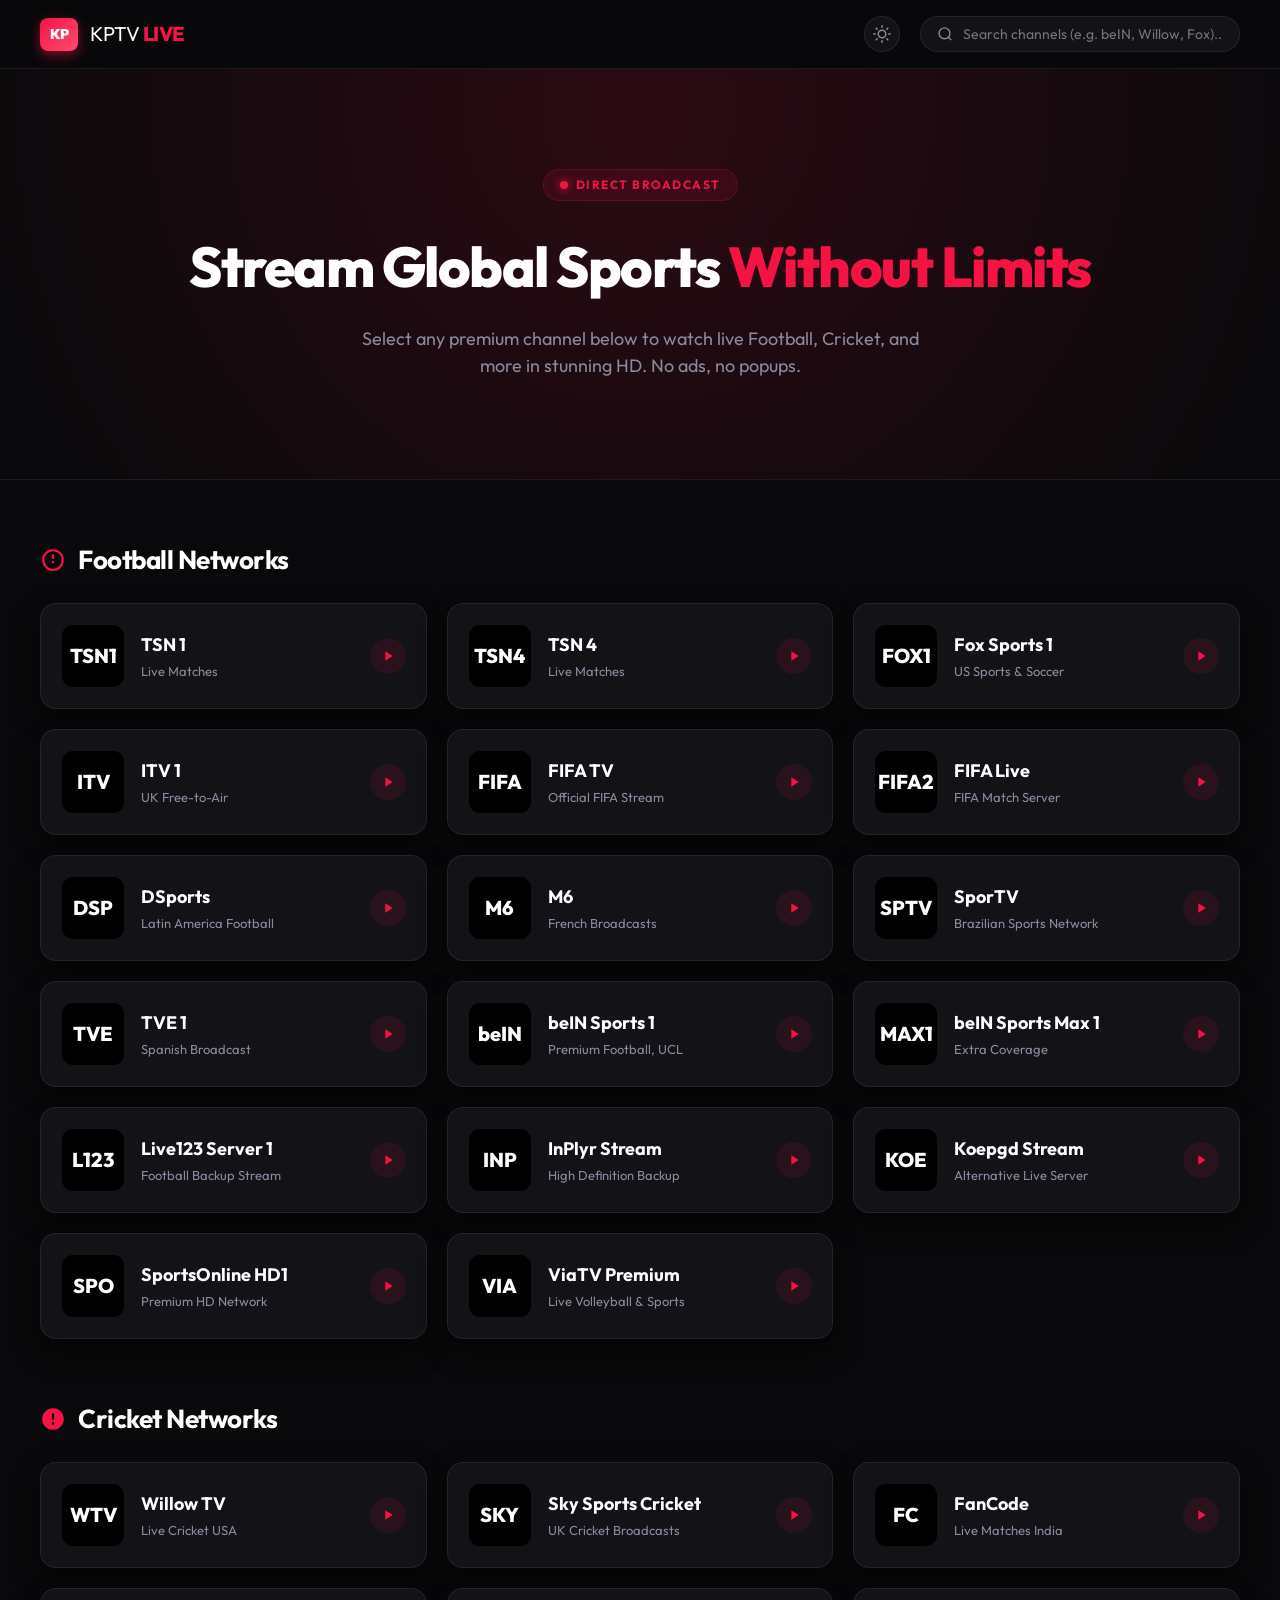
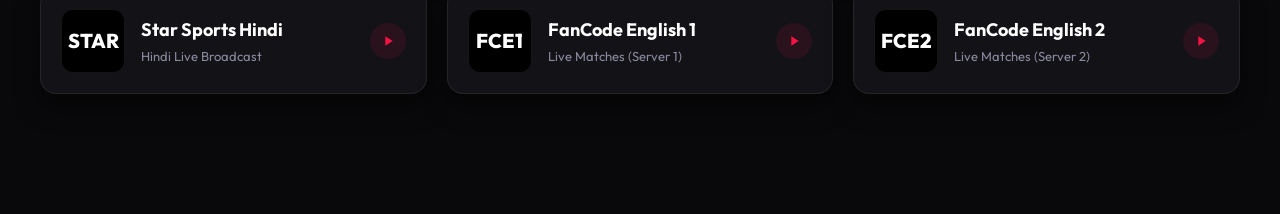
==== commit 86f4b972: "ypgrading" ====
--- a/kptv/index.html
+++ b/kptv/index.html
@@ -15,9 +15,17 @@
       <div class="logo-box">KP</div>
       <span>KPTV <strong>LIVE</strong></span>
     </div>
-    <div class="nav-search">
-      <svg viewBox="0 0 24 24" width="18" height="18" fill="none" stroke="currentColor" stroke-width="2"><circle cx="11" cy="11" r="8"></circle><line x1="21" y1="21" x2="16.65" y2="16.65"></line></svg>
-      <input type="text" id="searchInput" placeholder="Search channels (e.g. beIN, Willow, Fox)...">
+    <div class="nav-controls">
+      <button id="themeToggle" class="theme-toggle" aria-label="Toggle Theme">
+        <!-- Sun icon (shows in dark mode) -->
+        <svg class="icon-sun" viewBox="0 0 24 24" fill="none" stroke="currentColor" stroke-width="2" stroke-linecap="round" stroke-linejoin="round"><circle cx="12" cy="12" r="5"></circle><line x1="12" y1="1" x2="12" y2="3"></line><line x1="12" y1="21" x2="12" y2="23"></line><line x1="4.22" y1="4.22" x2="5.64" y2="5.64"></line><line x1="18.36" y1="18.36" x2="19.78" y2="19.78"></line><line x1="1" y1="12" x2="3" y2="12"></line><line x1="21" y1="12" x2="23" y2="12"></line><line x1="4.22" y1="19.78" x2="5.64" y2="18.36"></line><line x1="18.36" y1="5.64" x2="19.78" y2="4.22"></line></svg>
+        <!-- Moon icon (shows in light mode) -->
+        <svg class="icon-moon" viewBox="0 0 24 24" fill="none" stroke="currentColor" stroke-width="2" stroke-linecap="round" stroke-linejoin="round"><path d="M21 12.79A9 9 0 1 1 11.21 3 7 7 0 0 0 21 12.79z"></path></svg>
+      </button>
+      <div class="nav-search">
+        <svg viewBox="0 0 24 24" width="18" height="18" fill="none" stroke="currentColor" stroke-width="2"><circle cx="11" cy="11" r="8"></circle><line x1="21" y1="21" x2="16.65" y2="16.65"></line></svg>
+        <input type="text" id="searchInput" placeholder="Search channels (e.g. beIN, Willow, Fox)...">
+      </div>
     </div>
   </nav>
 
--- a/kptv/channels.css
+++ b/kptv/channels.css
@@ -1,33 +1,60 @@
-/* KPTV Channels CSS */
+/* KPTV Premium Responsive CSS */
+
+/* --- Theme Variables --- */
 :root {
+  /* LIGHT MODE (Default) */
+  --bg: #f8fafc;
+  --surface: #ffffff;
+  --surface-hover: #f1f5f9;
+  --primary: #f51343;
+  --primary-glow: rgba(245, 19, 67, 0.4);
+  --text: #0f172a;
+  --text-muted: #64748b;
+  --border: rgba(0, 0, 0, 0.08);
+  --glass-bg: rgba(255, 255, 255, 0.85);
+  --card-shadow: 0 8px 24px rgba(0,0,0,0.04);
+  --icon-bg: #f1f5f9;
+  --icon-text: #0f172a;
+}
+
+[data-theme="dark"] {
+  /* DARK MODE */
   --bg: #09090b;
   --surface: #121217;
   --surface-hover: #1c1c24;
   --primary: #f51343;
-  --primary-glow: rgba(245, 19, 67, 0.4);
+  --primary-glow: rgba(245, 19, 67, 0.5);
   --text: #ffffff;
   --text-muted: #8a8a9e;
-  --border: rgba(255,255,255,0.08);
+  --border: rgba(255, 255, 255, 0.08);
+  --glass-bg: rgba(9, 9, 11, 0.85);
+  --card-shadow: 0 12px 24px rgba(0,0,0,0.5);
+  --icon-bg: #000000;
+  --icon-text: #ffffff;
 }
 
 * { box-sizing: border-box; margin: 0; padding: 0; }
+
 body {
   font-family: 'Outfit', sans-serif;
   background-color: var(--bg);
   color: var(--text);
   line-height: 1.5;
   -webkit-font-smoothing: antialiased;
-}
-
-/* Navbar */
+  transition: background-color 0.4s ease, color 0.4s ease;
+  overflow-x: hidden;
+}
+
+/* --- Navbar --- */
 .navbar {
   position: sticky; top: 0; z-index: 100;
   display: flex; align-items: center; justify-content: space-between;
   padding: 16px 40px;
-  background: rgba(9, 9, 11, 0.85);
+  background: var(--glass-bg);
   backdrop-filter: blur(16px);
   -webkit-backdrop-filter: blur(16px);
   border-bottom: 1px solid var(--border);
+  transition: all 0.4s ease;
 }
 
 .nav-brand {
@@ -43,6 +70,25 @@
   padding: 6px 10px; border-radius: 8px;
   box-shadow: 0 4px 12px var(--primary-glow);
 }
+
+.nav-controls {
+  display: flex; align-items: center; gap: 20px;
+}
+
+.theme-toggle {
+  background: none; border: none; cursor: pointer;
+  color: var(--text-muted); width: 36px; height: 36px;
+  border-radius: 50%; display: flex; align-items: center; justify-content: center;
+  transition: all 0.2s; background: var(--surface);
+  border: 1px solid var(--border);
+}
+
+.theme-toggle:hover { color: var(--text); border-color: var(--text); }
+.theme-toggle svg { width: 18px; height: 18px; }
+
+/* Hide sun in light mode, moon in dark mode */
+[data-theme="dark"] .icon-moon { display: none; }
+:root:not([data-theme="dark"]) .icon-sun { display: none; }
 
 .nav-search {
   position: relative; display: flex; align-items: center;
@@ -63,41 +109,64 @@
   color: var(--text); width: 100%; font-family: inherit; font-size: 14px;
 }
 
-/* Hero */
+/* --- Hero Section --- */
 .hero {
   position: relative;
-  padding: 80px 40px;
-  background: radial-gradient(circle at 50% 0%, rgba(245, 19, 67, 0.15), transparent 60%);
+  padding: 100px 40px;
+  text-align: center;
   border-bottom: 1px solid var(--border);
-  text-align: center;
+  overflow: hidden;
+}
+
+/* Animated glowing background */
+.hero::before {
+  content: ''; position: absolute; top: -50%; left: -50%; width: 200%; height: 200%;
+  background: radial-gradient(circle at 50% 30%, rgba(245, 19, 67, 0.15), transparent 50%);
+  z-index: -1; animation: breathe 8s ease-in-out infinite alternate;
+}
+
+@keyframes breathe {
+  0% { transform: scale(0.9); opacity: 0.8; }
+  100% { transform: scale(1.1); opacity: 1; }
+}
+
+.hero-content {
+  position: relative; z-index: 1;
+  animation: slideUp 0.8s cubic-bezier(0.16, 1, 0.3, 1) forwards;
+}
+
+@keyframes slideUp {
+  0% { opacity: 0; transform: translateY(30px); }
+  100% { opacity: 1; transform: translateY(0); }
 }
 
 .live-badge {
   display: inline-flex; align-items: center; gap: 8px;
   background: rgba(245, 19, 67, 0.1); border: 1px solid rgba(245, 19, 67, 0.2);
   color: var(--primary); font-size: 12px; font-weight: 700;
-  padding: 6px 14px; border-radius: 20px; margin-bottom: 24px;
-  letter-spacing: 1px;
+  padding: 6px 16px; border-radius: 20px; margin-bottom: 24px;
+  letter-spacing: 1.5px; text-transform: uppercase;
 }
 
 .live-dot {
   width: 8px; height: 8px; background: var(--primary); border-radius: 50%;
   animation: blink 1.5s ease-in-out infinite;
-}
-
-@keyframes blink { 0%, 100% { opacity: 1; transform: scale(1); } 50% { opacity: 0.4; transform: scale(0.8); } }
+  box-shadow: 0 0 8px var(--primary);
+}
+
+@keyframes blink { 0%, 100% { opacity: 1; } 50% { opacity: 0.3; } }
 
 .hero-content h1 {
-  font-size: 52px; font-weight: 800; letter-spacing: -1.5px; margin-bottom: 16px;
+  font-size: 56px; font-weight: 800; letter-spacing: -1.5px; margin-bottom: 16px;
 }
 .hero-content h1 span { color: var(--primary); }
 .hero-content p {
   color: var(--text-muted); font-size: 18px; max-width: 600px; margin: 0 auto;
 }
 
-/* Main Directory */
+/* --- Main Directory Grid --- */
 .directory-main {
-  max-width: 1400px; margin: 0 auto; padding: 40px;
+  max-width: 1400px; margin: 0 auto; padding: 60px 40px;
 }
 
 .category-header {
@@ -105,15 +174,16 @@
   margin-bottom: 24px;
 }
 
-.category-header svg { width: 24px; height: 24px; color: var(--primary); }
-.category-header h2 { font-size: 24px; font-weight: 700; }
+.category-header svg { width: 26px; height: 26px; color: var(--primary); }
+.category-header h2 { font-size: 26px; font-weight: 700; letter-spacing: -0.5px; }
 
 .channel-grid {
-  display: grid; grid-template-columns: repeat(auto-fill, minmax(280px, 1fr));
+  display: grid; grid-template-columns: repeat(auto-fill, minmax(300px, 1fr));
   gap: 20px;
-}
-
-/* Channel Card */
+  margin-bottom: 60px;
+}
+
+/* --- Channel Card (Glassmorphism & Staggered Animation) --- */
 .channel-card {
   background: var(--surface);
   border: 1px solid var(--border);
@@ -121,47 +191,99 @@
   padding: 20px;
   display: flex; align-items: center; gap: 16px;
   text-decoration: none; color: inherit;
-  transition: all 0.25s cubic-bezier(0.4, 0, 0.2, 1);
+  transition: all 0.3s cubic-bezier(0.25, 1, 0.5, 1);
   cursor: pointer;
   position: relative; overflow: hidden;
+  box-shadow: var(--card-shadow);
+  
+  /* Stagger animation setup */
+  opacity: 0; transform: translateY(20px);
+  animation: fadeUp 0.6s cubic-bezier(0.16, 1, 0.3, 1) forwards;
+}
+
+@keyframes fadeUp {
+  to { opacity: 1; transform: translateY(0); }
 }
 
 .channel-card:hover {
-  transform: translateY(-4px);
+  transform: translateY(-6px);
   background: var(--surface-hover);
-  border-color: rgba(255,255,255,0.15);
-  box-shadow: 0 12px 24px rgba(0,0,0,0.5), 0 0 0 1px rgba(245, 19, 67, 0.2);
-}
-
-.channel-card::before {
-  content: ''; position: absolute; inset: 0;
-  background: linear-gradient(to right, transparent, rgba(255,255,255,0.03), transparent);
-  transform: translateX(-100%);
-  transition: transform 0.6s ease;
-}
-
-.channel-card:hover::before { transform: translateX(100%); }
+  border-color: rgba(245, 19, 67, 0.3);
+  box-shadow: 0 16px 32px rgba(0,0,0,0.1), 0 0 0 1px var(--primary-glow);
+}
 
 .ch-icon {
   width: 64px; height: 64px;
-  background: #09090b; border: 1px solid var(--border);
+  background: var(--icon-bg); border: 1px solid var(--border);
   border-radius: 12px;
   display: flex; align-items: center; justify-content: center;
-  font-size: 24px; font-weight: 800; color: #fff;
-  flex-shrink: 0;
+  font-size: 20px; font-weight: 800; color: var(--icon-text);
+  flex-shrink: 0; transition: all 0.3s ease;
+}
+
+.channel-card:hover .ch-icon {
+  border-color: var(--primary);
+  color: var(--primary);
+  background: rgba(245, 19, 67, 0.05);
 }
 
 .ch-info { flex: 1; }
-.ch-name { font-size: 18px; font-weight: 700; margin-bottom: 4px; }
+.ch-name { font-size: 18px; font-weight: 700; margin-bottom: 4px; transition: color 0.2s; }
 .ch-desc { font-size: 13px; color: var(--text-muted); }
 
+.channel-card:hover .ch-name { color: var(--primary); }
+
 .play-btn {
-  width: 32px; height: 32px; border-radius: 50%;
-  background: rgba(255,255,255,0.05);
+  width: 36px; height: 36px; border-radius: 50%;
+  background: rgba(245, 19, 67, 0.1);
   display: flex; align-items: center; justify-content: center;
-  color: var(--primary); transition: all 0.2s;
+  color: var(--primary); transition: all 0.3s;
 }
 
 .channel-card:hover .play-btn {
-  background: var(--primary); color: #fff; transform: scale(1.1);
-}
+  background: var(--primary); color: #fff; transform: scale(1.15);
+  box-shadow: 0 4px 12px var(--primary-glow);
+}
+
+
+/* ==========================================
+   MOBILE RESPONSIVENESS (@MEDIA QUERIES)
+   ========================================== */
+
+/* Tablets and small laptops (Max 992px) */
+@media (max-width: 992px) {
+  .hero-content h1 { font-size: 44px; }
+  .channel-grid { grid-template-columns: repeat(auto-fill, minmax(260px, 1fr)); }
+}
+
+/* Mobile Phones (Max 768px) */
+@media (max-width: 768px) {
+  .navbar {
+    flex-direction: column; gap: 16px;
+    padding: 16px 20px;
+  }
+  
+  .nav-controls {
+    width: 100%; display: flex; gap: 12px;
+  }
+
+  .nav-search {
+    width: 100%; flex: 1;
+  }
+
+  .hero { padding: 60px 20px; }
+  .hero-content h1 { font-size: 36px; }
+  .hero-content p { font-size: 16px; }
+
+  .directory-main { padding: 40px 20px; }
+  
+  .channel-card { padding: 16px; }
+  .ch-icon { width: 56px; height: 56px; font-size: 16px; }
+  .ch-name { font-size: 16px; }
+}
+
+/* Extra Small Phones (Max 480px) */
+@media (max-width: 480px) {
+  .hero-content h1 { font-size: 30px; letter-spacing: -0.5px; }
+  .channel-grid { grid-template-columns: 1fr; }
+}
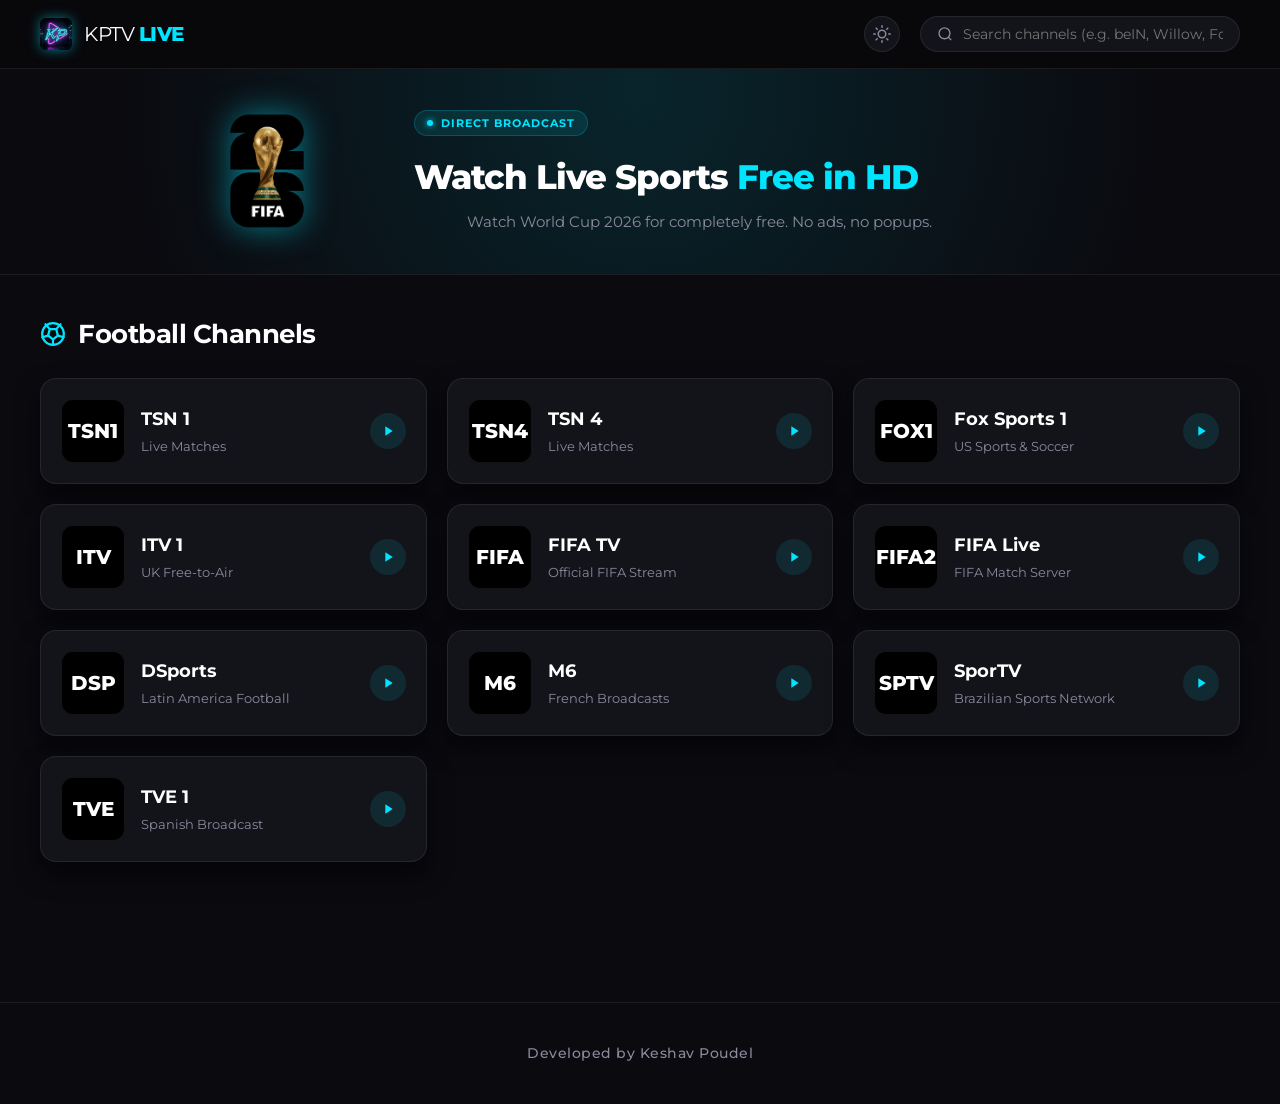
==== commit 7517e7ce: "updated kp logo and other...before multistreem" ====
--- a/kptv/index.html
+++ b/kptv/index.html
@@ -1,71 +1,114 @@
 <!DOCTYPE html>
 <html lang="en">
+
 <head>
   <meta charset="UTF-8">
   <meta name="viewport" content="width=device-width, initial-scale=1.0">
-  <title>KPTV Ultimate Live Channels</title>
+  <title>KPTV - Live Channels</title>
+  <link rel="icon" type="image/png" href="logo.png">
   <link rel="stylesheet" href="channels.css">
-  <link href="https://fonts.googleapis.com/css2?family=Outfit:wght@300;400;500;600;700;800&display=swap" rel="stylesheet">
+  <link href="https://fonts.googleapis.com/css2?family=Montserrat:wght@300;400;500;600;700;800;900&display=swap"
+    rel="stylesheet">
 </head>
+
 <body>
 
   <!-- Navigation -->
   <nav class="navbar">
     <div class="nav-brand">
-      <div class="logo-box">KP</div>
+      <img src="logo.png" class="logo-img" alt="KP Logo">
       <span>KPTV <strong>LIVE</strong></span>
     </div>
     <div class="nav-controls">
       <button id="themeToggle" class="theme-toggle" aria-label="Toggle Theme">
         <!-- Sun icon (shows in dark mode) -->
-        <svg class="icon-sun" viewBox="0 0 24 24" fill="none" stroke="currentColor" stroke-width="2" stroke-linecap="round" stroke-linejoin="round"><circle cx="12" cy="12" r="5"></circle><line x1="12" y1="1" x2="12" y2="3"></line><line x1="12" y1="21" x2="12" y2="23"></line><line x1="4.22" y1="4.22" x2="5.64" y2="5.64"></line><line x1="18.36" y1="18.36" x2="19.78" y2="19.78"></line><line x1="1" y1="12" x2="3" y2="12"></line><line x1="21" y1="12" x2="23" y2="12"></line><line x1="4.22" y1="19.78" x2="5.64" y2="18.36"></line><line x1="18.36" y1="5.64" x2="19.78" y2="4.22"></line></svg>
+        <svg class="icon-sun" viewBox="0 0 24 24" fill="none" stroke="currentColor" stroke-width="2"
+          stroke-linecap="round" stroke-linejoin="round">
+          <circle cx="12" cy="12" r="5"></circle>
+          <line x1="12" y1="1" x2="12" y2="3"></line>
+          <line x1="12" y1="21" x2="12" y2="23"></line>
+          <line x1="4.22" y1="4.22" x2="5.64" y2="5.64"></line>
+          <line x1="18.36" y1="18.36" x2="19.78" y2="19.78"></line>
+          <line x1="1" y1="12" x2="3" y2="12"></line>
+          <line x1="21" y1="12" x2="23" y2="12"></line>
+          <line x1="4.22" y1="19.78" x2="5.64" y2="18.36"></line>
+          <line x1="18.36" y1="5.64" x2="19.78" y2="4.22"></line>
+        </svg>
         <!-- Moon icon (shows in light mode) -->
-        <svg class="icon-moon" viewBox="0 0 24 24" fill="none" stroke="currentColor" stroke-width="2" stroke-linecap="round" stroke-linejoin="round"><path d="M21 12.79A9 9 0 1 1 11.21 3 7 7 0 0 0 21 12.79z"></path></svg>
+        <svg class="icon-moon" viewBox="0 0 24 24" fill="none" stroke="currentColor" stroke-width="2"
+          stroke-linecap="round" stroke-linejoin="round">
+          <path d="M21 12.79A9 9 0 1 1 11.21 3 7 7 0 0 0 21 12.79z"></path>
+        </svg>
       </button>
       <div class="nav-search">
-        <svg viewBox="0 0 24 24" width="18" height="18" fill="none" stroke="currentColor" stroke-width="2"><circle cx="11" cy="11" r="8"></circle><line x1="21" y1="21" x2="16.65" y2="16.65"></line></svg>
+        <svg viewBox="0 0 24 24" width="18" height="18" fill="none" stroke="currentColor" stroke-width="2">
+          <circle cx="11" cy="11" r="8"></circle>
+          <line x1="21" y1="21" x2="16.65" y2="16.65"></line>
+        </svg>
         <input type="text" id="searchInput" placeholder="Search channels (e.g. beIN, Willow, Fox)...">
       </div>
     </div>
   </nav>
 
-  <!-- Hero Section -->
-  <header class="hero">
+  <!-- Compact Header Section -->
+  <header class="hero compact">
     <div class="hero-content">
-      <div class="live-badge"><div class="live-dot"></div> DIRECT BROADCAST</div>
-      <h1>Stream Global Sports <span>Without Limits</span></h1>
-      <p>Select any premium channel below to watch live Football, Cricket, and more in stunning HD. No ads, no popups.</p>
+      <img src="fifa26.png" class="hero-fifa-logo" alt="FIFA World Cup 2026">
+      <div class="hero-text-wrapper">
+        <div class="live-badge">
+          <div class="live-dot"></div> DIRECT BROADCAST
+        </div>
+        <h1>Watch Live Sports <span>Free in HD</span></h1>
+        <p>Watch World Cup 2026 for completely free. No ads, no popups.</p>
+      </div>
     </div>
-    <div class="hero-overlay"></div>
   </header>
 
   <!-- Channels Directory -->
   <main class="directory-main">
-    
+
     <!-- Football Category -->
     <section class="category-section">
       <div class="category-header">
-        <svg viewBox="0 0 24 24" fill="currentColor"><path d="M12 2a10 10 0 100 20 10 10 0 000-20zm0 18a8 8 0 110-16 8 8 0 010 16zm-1-13h2v4h-2zm0 6h2v2h-2z"/></svg>
-        <h2>Football Networks</h2>
+        <svg viewBox="0 0 24 24" fill="none" stroke="currentColor" stroke-width="2" stroke-linecap="round"
+          stroke-linejoin="round">
+          <circle cx="12" cy="12" r="10"></circle>
+          <path d="M12 17l-4.5-3.5 1.5-6h6l1.5 6L12 17z"></path>
+          <path d="M12 17v5"></path>
+          <path d="M7.5 13.5L2 15"></path>
+          <path d="M16.5 13.5L22 15"></path>
+          <path d="M9 7.5L5 3"></path>
+          <path d="M15 7.5l4-4.5"></path>
+        </svg>
+        <h2>Football Channels</h2>
       </div>
       <div class="channel-grid" id="footballGrid">
         <!-- Injected via JS -->
       </div>
     </section>
 
-    <!-- Cricket Category -->
+    <!-- Cricket Category (Currently Hidden) -->
+    <!--
     <section class="category-section">
       <div class="category-header" style="margin-top: 40px;">
-        <svg viewBox="0 0 24 24" fill="currentColor"><path d="M12 2C6.48 2 2 6.48 2 12s4.48 10 10 10 10-4.48 10-10S17.52 2 12 2zm1 15h-2v-2h2v2zm0-4h-2V7h2v6z"/></svg>
+        <svg viewBox="0 0 24 24" fill="currentColor">
+          <path d="M12 2C6.48 2 2 6.48 2 12s4.48 10 10 10 10-4.48 10-10S17.52 2 12 2zm1 15h-2v-2h2v2zm0-4h-2V7h2v6z" />
+        </svg>
         <h2>Cricket Networks</h2>
       </div>
       <div class="channel-grid" id="cricketGrid">
-        <!-- Injected via JS -->
       </div>
     </section>
+    -->
 
   </main>
 
+  <!-- Footer -->
+  <footer class="site-footer">
+    <p>Developed by Keshav Poudel</p>
+  </footer>
+
   <script src="channels.js"></script>
 </body>
-</html>
+
+</html>
--- a/kptv/channels.css
+++ b/kptv/channels.css
@@ -6,8 +6,8 @@
   --bg: #f8fafc;
   --surface: #ffffff;
   --surface-hover: #f1f5f9;
-  --primary: #f51343;
-  --primary-glow: rgba(245, 19, 67, 0.4);
+  --primary: #00e5ff;
+  --primary-glow: rgba(0, 229, 255, 0.4);
   --text: #0f172a;
   --text-muted: #64748b;
   --border: rgba(0, 0, 0, 0.08);
@@ -19,11 +19,11 @@
 
 [data-theme="dark"] {
   /* DARK MODE */
-  --bg: #09090b;
-  --surface: #121217;
-  --surface-hover: #1c1c24;
-  --primary: #f51343;
-  --primary-glow: rgba(245, 19, 67, 0.5);
+  --bg: #0a0a0f;
+  --surface: #13131a;
+  --surface-hover: #1c1c26;
+  --primary: #00e5ff;
+  --primary-glow: rgba(0, 229, 255, 0.5);
   --text: #ffffff;
   --text-muted: #8a8a9e;
   --border: rgba(255, 255, 255, 0.08);
@@ -36,7 +36,7 @@
 * { box-sizing: border-box; margin: 0; padding: 0; }
 
 body {
-  font-family: 'Outfit', sans-serif;
+  font-family: 'Montserrat', sans-serif;
   background-color: var(--bg);
   color: var(--text);
   line-height: 1.5;
@@ -64,11 +64,10 @@
 
 .nav-brand strong { font-weight: 800; color: var(--primary); }
 
-.logo-box {
-  background: linear-gradient(135deg, var(--primary), #ff4b72);
-  color: #fff; font-weight: 900; font-size: 14px;
-  padding: 6px 10px; border-radius: 8px;
-  box-shadow: 0 4px 12px var(--primary-glow);
+.logo-img {
+  width: 32px; height: 32px; border-radius: 6px;
+  box-shadow: 0 0 12px var(--primary-glow);
+  object-fit: contain;
 }
 
 .nav-controls {
@@ -109,64 +108,82 @@
   color: var(--text); width: 100%; font-family: inherit; font-size: 14px;
 }
 
-/* --- Hero Section --- */
-.hero {
+/* --- Compact Header Section --- */
+.hero.compact {
   position: relative;
-  padding: 100px 40px;
-  text-align: center;
+  padding: 40px;
   border-bottom: 1px solid var(--border);
   overflow: hidden;
+  display: flex;
+  align-items: center;
+  justify-content: center;
 }
 
 /* Animated glowing background */
-.hero::before {
+.hero.compact::before {
   content: ''; position: absolute; top: -50%; left: -50%; width: 200%; height: 200%;
-  background: radial-gradient(circle at 50% 30%, rgba(245, 19, 67, 0.15), transparent 50%);
+  background: radial-gradient(circle at 50% 30%, rgba(0, 229, 255, 0.12), transparent 40%);
   z-index: -1; animation: breathe 8s ease-in-out infinite alternate;
 }
 
 @keyframes breathe {
-  0% { transform: scale(0.9); opacity: 0.8; }
-  100% { transform: scale(1.1); opacity: 1; }
+  0% { transform: scale(0.95); opacity: 0.7; }
+  100% { transform: scale(1.05); opacity: 1; }
 }
 
 .hero-content {
   position: relative; z-index: 1;
-  animation: slideUp 0.8s cubic-bezier(0.16, 1, 0.3, 1) forwards;
+  animation: slideUp 0.6s cubic-bezier(0.16, 1, 0.3, 1) forwards;
+  display: flex;
+  align-items: center;
+  gap: 40px;
+  text-align: left;
+  width: 80%;
+  max-width: 1200px;
+}
+
+.hero-text-wrapper {
+  flex: 1;
 }
 
 @keyframes slideUp {
-  0% { opacity: 0; transform: translateY(30px); }
+  0% { opacity: 0; transform: translateY(20px); }
   100% { opacity: 1; transform: translateY(0); }
 }
 
 .live-badge {
   display: inline-flex; align-items: center; gap: 8px;
-  background: rgba(245, 19, 67, 0.1); border: 1px solid rgba(245, 19, 67, 0.2);
-  color: var(--primary); font-size: 12px; font-weight: 700;
-  padding: 6px 16px; border-radius: 20px; margin-bottom: 24px;
-  letter-spacing: 1.5px; text-transform: uppercase;
+  background: rgba(0, 229, 255, 0.1); border: 1px solid rgba(0, 229, 255, 0.2);
+  color: var(--primary); font-size: 11px; font-weight: 700;
+  padding: 4px 12px; border-radius: 20px; margin-bottom: 16px;
+  letter-spacing: 1px; text-transform: uppercase;
 }
 
 .live-dot {
-  width: 8px; height: 8px; background: var(--primary); border-radius: 50%;
+  width: 6px; height: 6px; background: var(--primary); border-radius: 50%;
   animation: blink 1.5s ease-in-out infinite;
-  box-shadow: 0 0 8px var(--primary);
+  box-shadow: 0 0 6px var(--primary);
 }
 
 @keyframes blink { 0%, 100% { opacity: 1; } 50% { opacity: 0.3; } }
 
 .hero-content h1 {
-  font-size: 56px; font-weight: 800; letter-spacing: -1.5px; margin-bottom: 16px;
+  font-size: 34px; font-weight: 800; letter-spacing: -1px; margin-bottom: 8px;
+}
+
+.hero-fifa-logo {
+  height: 120px; width: auto; margin-bottom: 0;
+  filter: drop-shadow(0 0 16px var(--primary-glow));
+  flex-shrink: 0;
 }
 .hero-content h1 span { color: var(--primary); }
 .hero-content p {
-  color: var(--text-muted); font-size: 18px; max-width: 600px; margin: 0 auto;
+  color: var(--text-muted); font-size: 15px; max-width: 600px; margin: 0 auto;
 }
 
 /* --- Main Directory Grid --- */
 .directory-main {
-  max-width: 1400px; margin: 0 auto; padding: 60px 40px;
+  max-width: 1400px; margin: 0 auto; padding: 40px;
 }
 
 .category-header {
@@ -224,7 +241,8 @@
 .channel-card:hover .ch-icon {
   border-color: var(--primary);
   color: var(--primary);
-  background: rgba(245, 19, 67, 0.05);
+  background: rgba(0, 229, 255, 0.05);
+  box-shadow: inset 0 0 10px rgba(0, 229, 255, 0.2);
 }
 
 .ch-info { flex: 1; }
@@ -235,7 +253,7 @@
 
 .play-btn {
   width: 36px; height: 36px; border-radius: 50%;
-  background: rgba(245, 19, 67, 0.1);
+  background: rgba(0, 229, 255, 0.1);
   display: flex; align-items: center; justify-content: center;
   color: var(--primary); transition: all 0.3s;
 }
@@ -243,6 +261,21 @@
 .channel-card:hover .play-btn {
   background: var(--primary); color: #fff; transform: scale(1.15);
   box-shadow: 0 4px 12px var(--primary-glow);
+}
+
+/* --- Footer --- */
+.site-footer {
+  text-align: center;
+  padding: 40px 20px;
+  border-top: 1px solid var(--border);
+  margin-top: 40px;
+}
+
+.site-footer p {
+  color: var(--text-muted);
+  font-size: 14px;
+  font-weight: 500;
+  letter-spacing: 0.5px;
 }
 
 
@@ -271,11 +304,18 @@
     width: 100%; flex: 1;
   }
 
-  .hero { padding: 60px 20px; }
-  .hero-content h1 { font-size: 36px; }
-  .hero-content p { font-size: 16px; }
-
-  .directory-main { padding: 40px 20px; }
+  .hero.compact { padding: 30px 20px; }
+  .hero-content {
+    flex-direction: column;
+    text-align: center;
+    gap: 20px;
+    width: 100%;
+  }
+  .hero-fifa-logo { height: 80px; }
+  .hero-content h1 { font-size: 28px; }
+  .hero-content p { font-size: 14px; }
+
+  .directory-main { padding: 30px 20px; }
   
   .channel-card { padding: 16px; }
   .ch-icon { width: 56px; height: 56px; font-size: 16px; }
@@ -284,6 +324,6 @@
 
 /* Extra Small Phones (Max 480px) */
 @media (max-width: 480px) {
-  .hero-content h1 { font-size: 30px; letter-spacing: -0.5px; }
+  .hero-content h1 { font-size: 24px; letter-spacing: -0.5px; }
   .channel-grid { grid-template-columns: 1fr; }
 }
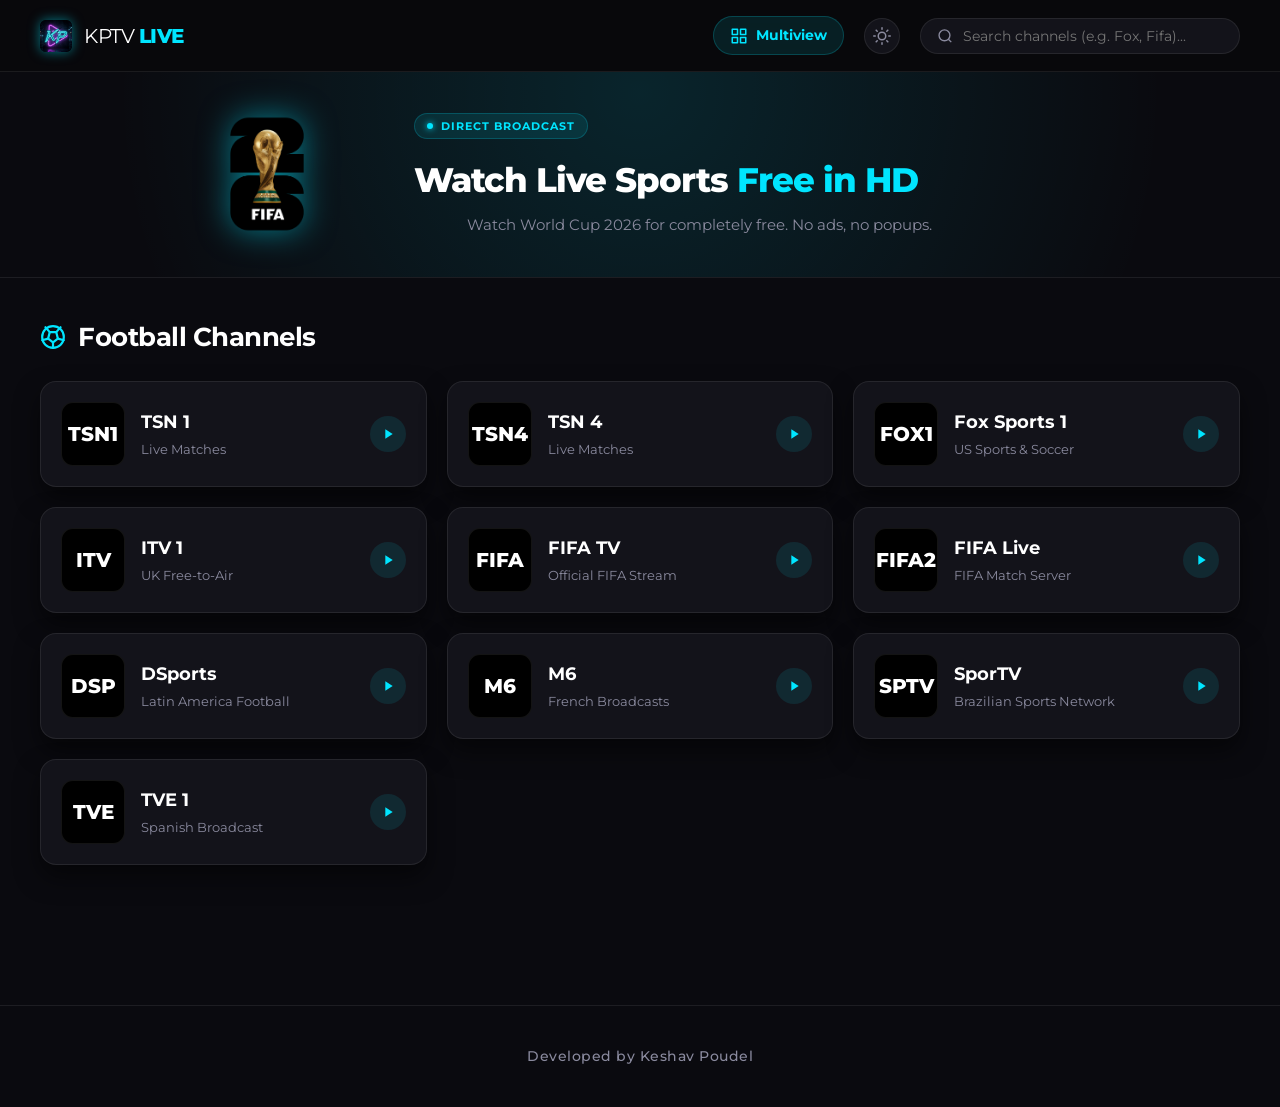
==== commit 1d508aab: "trying to fix for ipad , not work" ====
--- a/kptv/index.html
+++ b/kptv/index.html
@@ -20,6 +20,16 @@
       <span>KPTV <strong>LIVE</strong></span>
     </div>
     <div class="nav-controls">
+      <a href="multistream.html" class="nav-multistream-btn">
+        <svg viewBox="0 0 24 24" fill="none" stroke="currentColor" stroke-width="2" width="18" height="18"
+          stroke-linecap="round" stroke-linejoin="round">
+          <rect x="3" y="3" width="7" height="7"></rect>
+          <rect x="14" y="3" width="7" height="7"></rect>
+          <rect x="14" y="14" width="7" height="7"></rect>
+          <rect x="3" y="14" width="7" height="7"></rect>
+        </svg>
+        Multiview
+      </a>
       <button id="themeToggle" class="theme-toggle" aria-label="Toggle Theme">
         <!-- Sun icon (shows in dark mode) -->
         <svg class="icon-sun" viewBox="0 0 24 24" fill="none" stroke="currentColor" stroke-width="2"
@@ -34,6 +44,7 @@
           <line x1="4.22" y1="19.78" x2="5.64" y2="18.36"></line>
           <line x1="18.36" y1="5.64" x2="19.78" y2="4.22"></line>
         </svg>
+
         <!-- Moon icon (shows in light mode) -->
         <svg class="icon-moon" viewBox="0 0 24 24" fill="none" stroke="currentColor" stroke-width="2"
           stroke-linecap="round" stroke-linejoin="round">
@@ -45,8 +56,9 @@
           <circle cx="11" cy="11" r="8"></circle>
           <line x1="21" y1="21" x2="16.65" y2="16.65"></line>
         </svg>
-        <input type="text" id="searchInput" placeholder="Search channels (e.g. beIN, Willow, Fox)...">
+        <input type="text" id="searchInput" placeholder="Search channels (e.g. Fox, Fifa)...">
       </div>
+
     </div>
   </nav>
 
--- a/kptv/channels.css
+++ b/kptv/channels.css
@@ -100,6 +100,30 @@
 .nav-search:focus-within {
   border-color: var(--primary);
   box-shadow: 0 0 0 4px rgba(245, 19, 67, 0.1);
+}
+
+.nav-search input:focus {
+  outline: none; background: var(--surface);
+  box-shadow: 0 0 0 2px var(--primary-glow);
+}
+
+.nav-multistream-btn {
+  display: flex; align-items: center; gap: 8px;
+  background: rgba(0, 229, 255, 0.1);
+  color: var(--primary);
+  text-decoration: none;
+  padding: 8px 16px;
+  border-radius: 20px;
+  font-weight: 700;
+  font-size: 14px;
+  border: 1px solid rgba(0, 229, 255, 0.2);
+  transition: all 0.3s;
+}
+
+.nav-multistream-btn:hover {
+  background: var(--primary);
+  color: #000;
+  box-shadow: 0 0 12px var(--primary-glow);
 }
 
 .nav-search svg { color: var(--text-muted); margin-right: 10px; }
@@ -278,6 +302,64 @@
   letter-spacing: 0.5px;
 }
 
+/* ==========================================
+   MULTISTREAM GRID SPECIFIC CSS
+   ========================================== */
+.multi-grid-container {
+  display: grid;
+  grid-template-columns: 1fr 1fr;
+  grid-template-rows: 1fr;
+  height: calc(100vh - 72px); /* Subtract navbar height */
+  width: 100vw;
+  background: #000;
+  gap: 2px;
+}
+
+.multi-slot {
+  position: relative;
+  background: #111;
+  display: flex;
+  flex-direction: column;
+  overflow: hidden;
+}
+
+.slot-header {
+  position: absolute; top: 0; left: 0; right: 0;
+  background: rgba(0,0,0,0.8);
+  padding: 8px 12px;
+  display: flex; justify-content: space-between; align-items: center;
+  z-index: 10;
+  backdrop-filter: blur(4px);
+  border-bottom: 1px solid #333;
+}
+
+.slot-selector {
+  background: #222; color: #fff;
+  border: 1px solid #444; border-radius: 4px;
+  padding: 4px 8px; font-family: inherit; font-size: 12px;
+  outline: none; cursor: pointer;
+}
+
+.slot-selector:focus { border-color: var(--primary); }
+
+.slot-video-container {
+  flex: 1; position: relative; width: 100%; height: 100%;
+}
+
+.slot-video-container video {
+  width: 100%; height: 100%; object-fit: contain;
+}
+
+.slot-empty-state {
+  position: absolute; top: 0; left: 0; width: 100%; height: 100%;
+  display: flex; align-items: center; justify-content: center;
+  color: #555; font-size: 14px;
+  pointer-events: none;
+}
+
+/* Hide default Shaka Spinner in Multiview */
+.multi-slot .shaka-spinner-container { display: none !important; }
+.multi-slot .shaka-time-container { display: none !important; }
 
 /* ==========================================
    MOBILE RESPONSIVENESS (@MEDIA QUERIES)
@@ -320,6 +402,14 @@
   .channel-card { padding: 16px; }
   .ch-icon { width: 56px; height: 56px; font-size: 16px; }
   .ch-name { font-size: 16px; }
+
+  .multi-grid-container {
+    grid-template-columns: 1fr;
+    grid-template-rows: repeat(2, 1fr);
+    height: auto;
+    min-height: 100vh;
+  }
+  .multi-slot { min-height: 250px; }
 }
 
 /* Extra Small Phones (Max 480px) */
